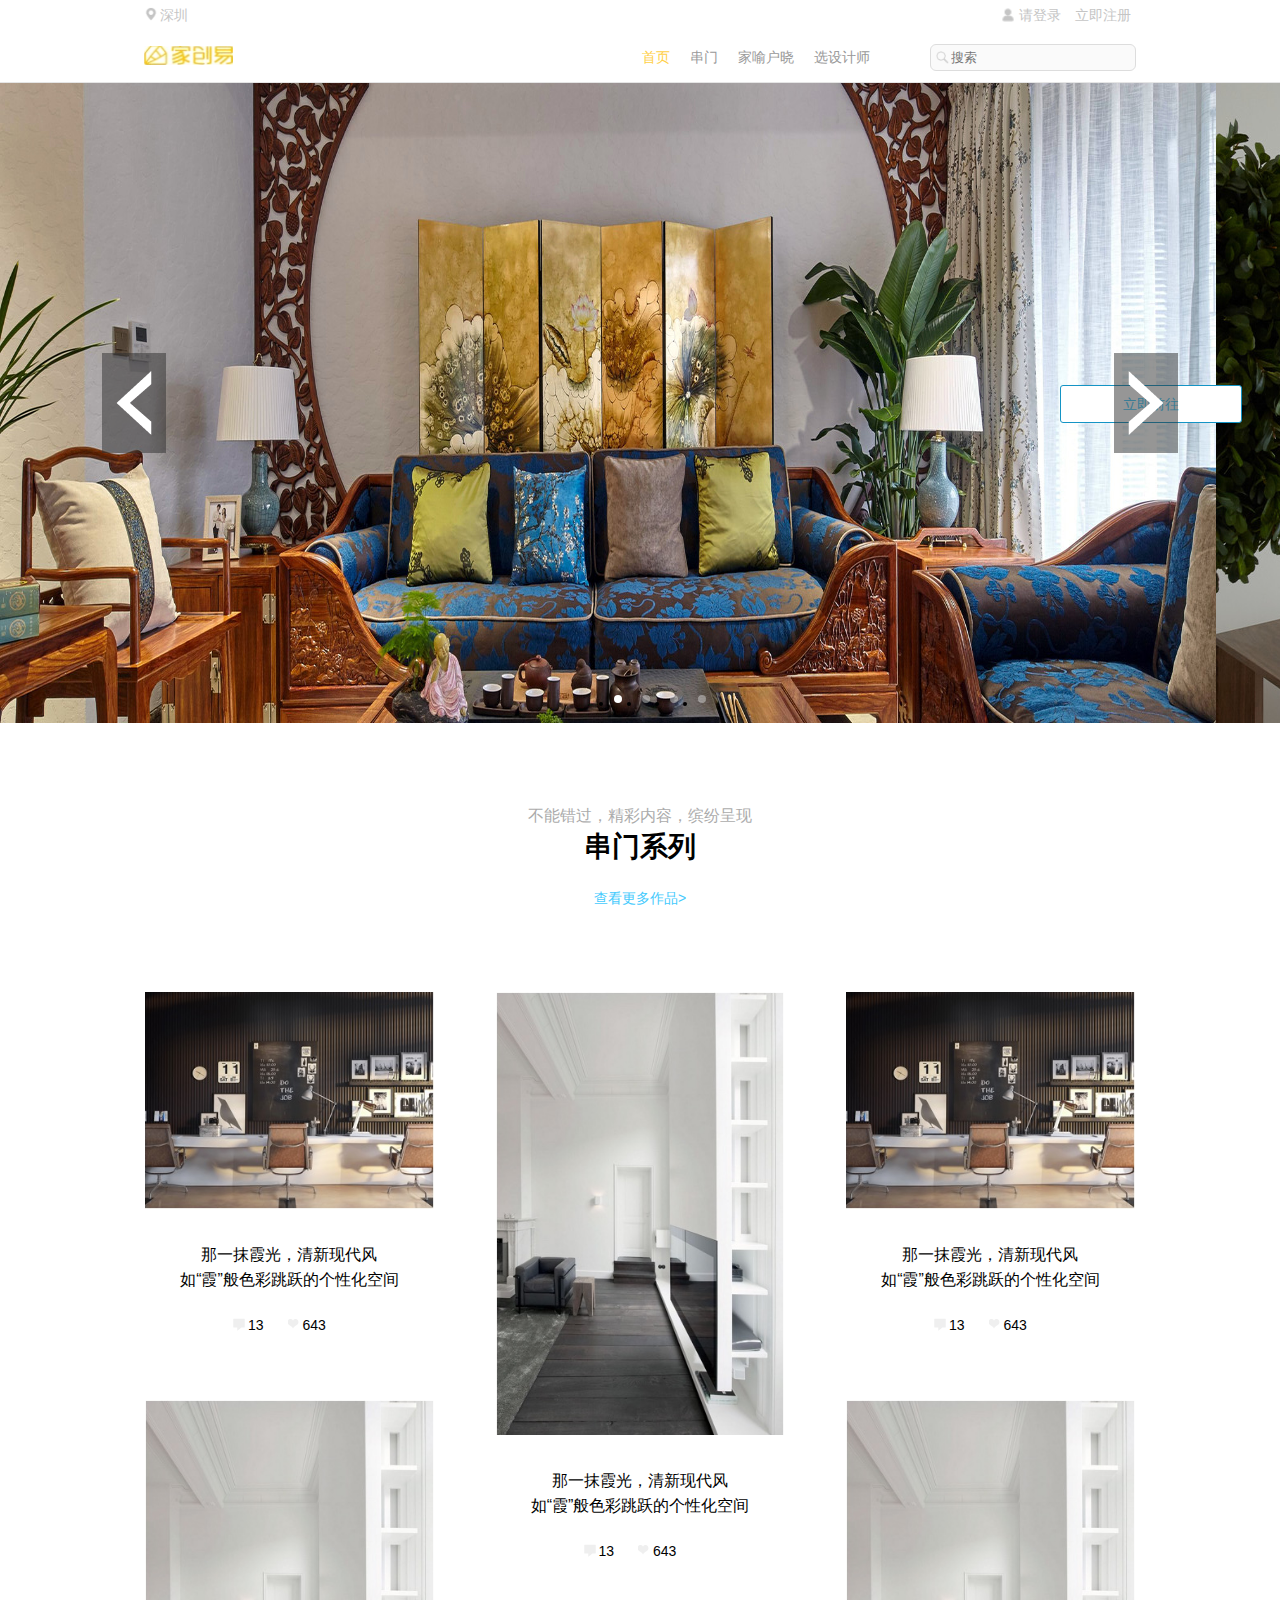
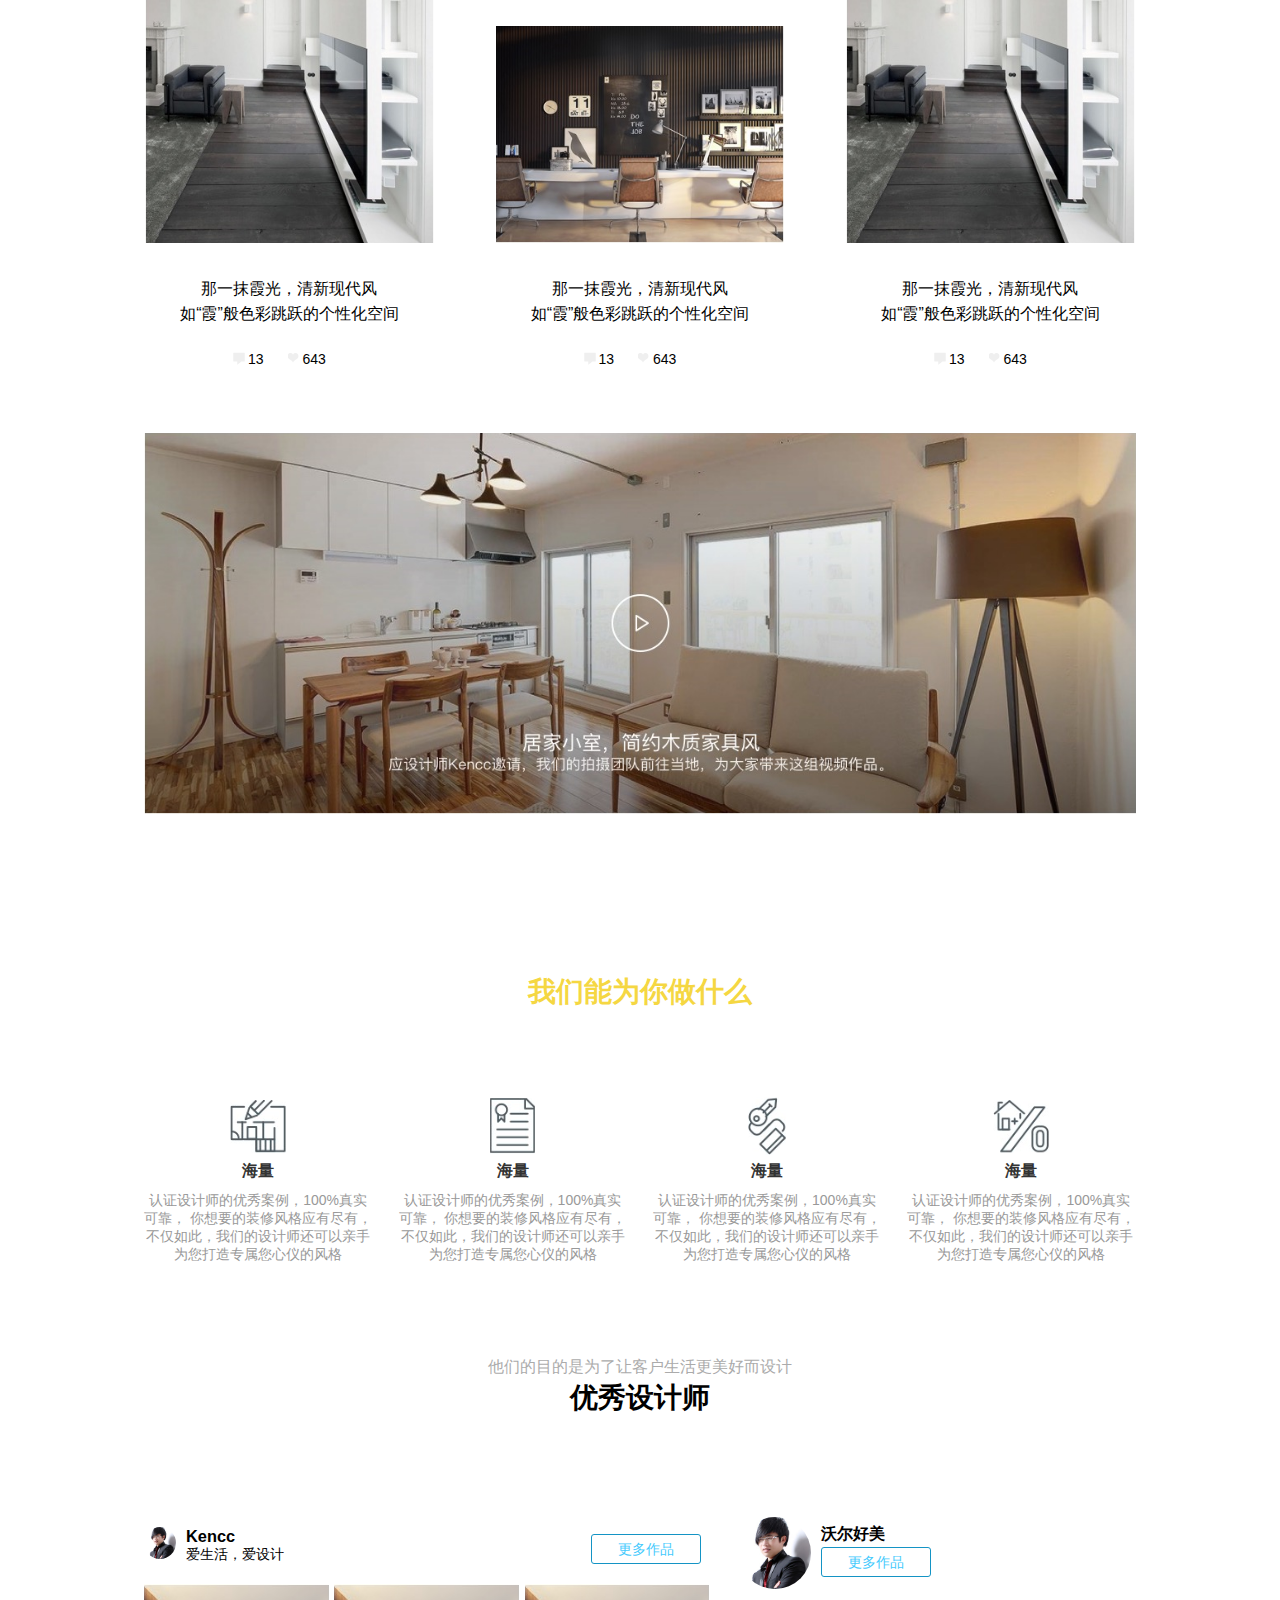
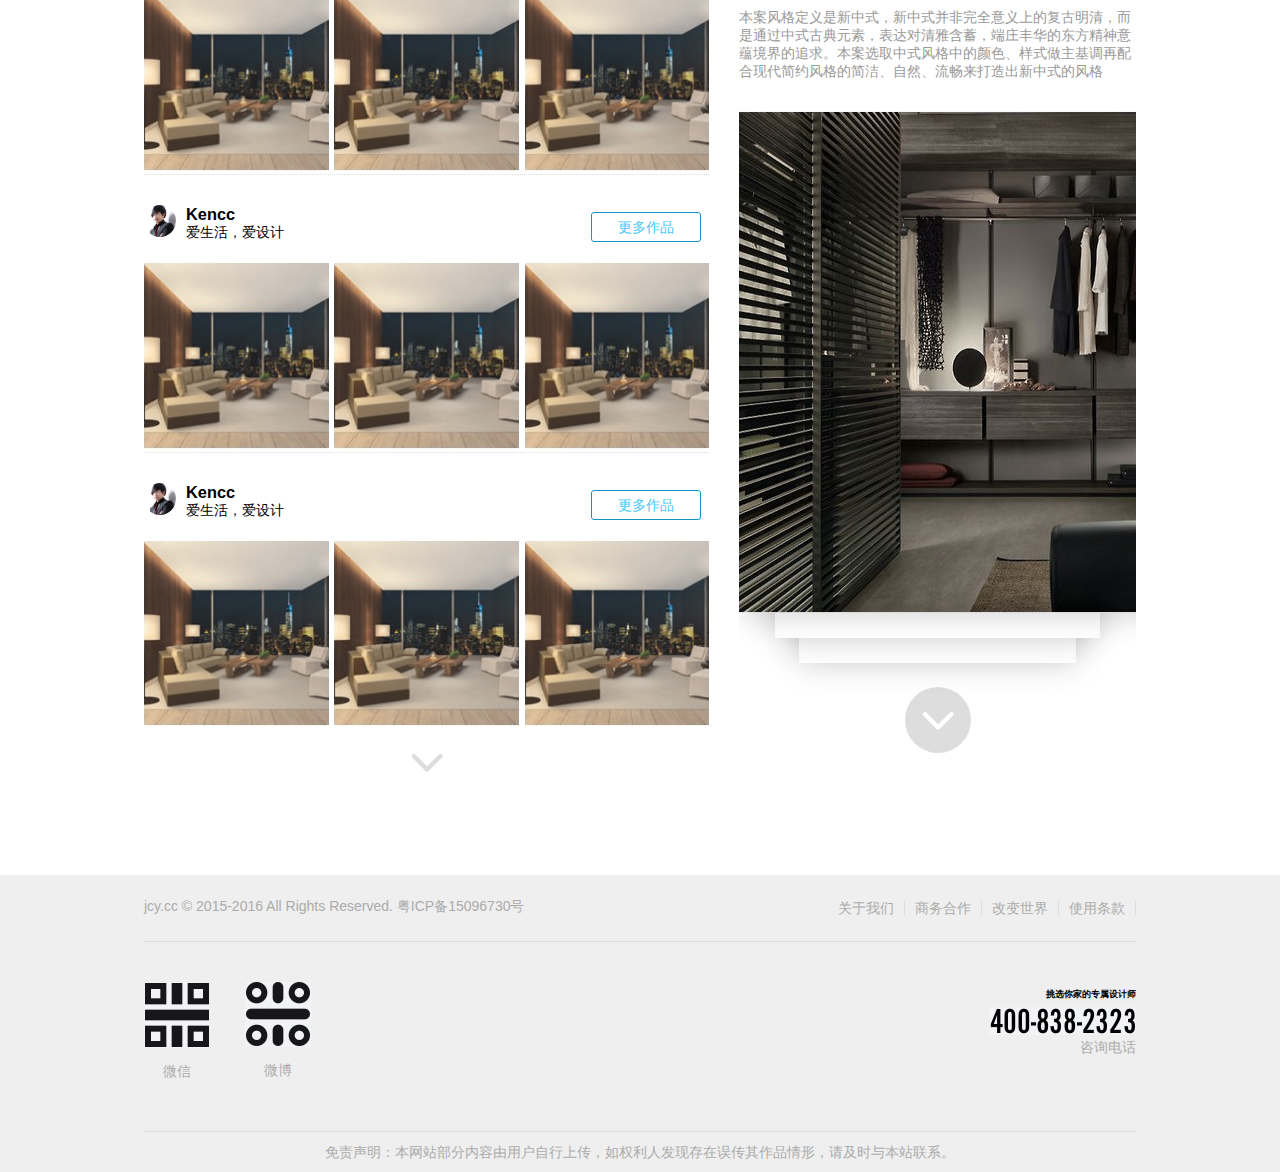
==== index.html @ 146aee94 "[dengpeng]: init project" ====
<!DOCTYPE html>
<html>
<head>
  <meta charset="utf-8">
	<title>首页1</title>
  <link rel="stylesheet" type="text/css" href="./css/global.css">
	<link rel="stylesheet" type="text/css" href="./css/index.css">
  <script type="text/javascript" src="./js/lib/jquery/dist/jquery.min.js"></script>
</head>
<body>
<!-- header开始 -->
  	<div class="header">
  	  <!-- loginbar开始 -->
  		<div class="topbar clearfix">
  			<div class="topbar-location">
  				<dt><i class="iconfont"></i>深圳</dt>
  				<dd>
  					<ul>
  						<li> <a href=""> 上海 </a> </li>
  						<li> <a href=""> 深圳 </a> </li>
  						<li> <a href=""> 上海 </a> </li>
  						<li> <a href=""> 天津 </a> </li>
  						<li> <a href=""> 上海 </a> </li>
  						<li> <a href=""> 上海 </a> </li>
  						<li> <a href=""> 上海 </a> </li>
  						<li> <a href=""> 上海 </a> </li>
  						<li> <a href=""> 北京 </a> </li>
  						<li> <a href=""> 上海 </a> </li>
  						<li> <a href=""> 上海 </a> </li>
  						<li> <a href=""> 北京 </a> </li>
  						<li> <a href=""> 上海 </a> </li>
  						<li> <a href=""> 上海 </a> </li>
  						<li> <a href=""> 上海 </a> </li>
  						<li> <a href=""> 上海 </a> </li>
  						<li> <a href=""> 北京 </a> </li>
  						<li> <a href=""> 上海 </a> </li>
  					</ul>
  				</dd>
  			</div>
  			<div class="topbar-login">
  				<a href=""><i class="iconfont"> </i>请登录</a>
  				<a href="">立即注册</a>
  			</div>
  		</div>
      <!-- loginbar结束 -->

      <!-- navbar开始 -->
  		<div class="navbar">
  			<div class="logo">
  				<a href="#">
           <img src="./images/logo.png">
          </a>
  			</div>

  			<div class="nav">
  				<ul class='clearfix'>
  					<li> <a class="active" href=""> 首页 </a> </li>
  					<li> <a href=""> 串门 </a> </li>
  					<li> <a href=""> 家喻户晓 </a> </li>
  					<li> <a href=""> 选设计师 </a> </li>
  				</ul>
  			</div>

  			<div class="search">
  				<input type="text" name="search" placeholder="搜索">
  			</div>
  		</div>
  	  <!-- navbar结束 -->
  	</div>
<!-- header结束 -->

<!-- carousel开始 -->
	<div class="carousel clearfix">
	  	<div class="carousel-box">
	  		<ul class='clearfix'>
	  			<!-- <li>
	  				<a href=""><img src="./images/carousel-img0.jpg" alt="" /></a>
	  			</li>
	  			<li>
	  				<a href=""><img src="./images/carousel-img0.jpg" alt="" /></a>
	  			</li>
          <li>
	  				<a href=""><img src="./images/carousel-img0.jpg" alt="" /></a>
	  			</li>
          <li>
	  				<a href=""><img src="./images/carousel-img0.jpg" alt="" /></a>
	  			</li> -->
	  		</ul>
	  	</div>
	  	<div class="turn-arrow">
	  		<a href="#"></a>
	  		<a href="#"></a>
	  	</div>
	  	<div class="slider-page-control">
	  		<ul>
	  			<li class="selected"></li>
	  			<li></li>
	  			<li></li>
	  			<li></li>
	  		</ul>
	  	</div>
	  	<span class="msg go"><a href="">立即前往</a></span>
  	</div>
<!-- carousel结束 -->

<!-- main开始 -->
  	<div class="main">
      <!-- recommend开始 -->
  		<div class="class-title">
  			<p>不能错过，精彩内容，缤纷呈现</p>
  			<h1>串门系列</h1>
  			<a href="#">查看更多作品></a>
  		</div>

  		<div class="recommend-container clearfix">
  			<div class="recommend">
  				<div class="recommend-content">
  					<a href="#">
              <img src="./images/img0.png">
            </a>
  					<p>那一抹霞光，清新现代风</p>
  					<p>如“霞”般色彩跳跃的个性化空间</p>
  					<div class="favor">
  						<span class="favor-left">13</span>
  						<span class="favor-right">643</span>
  					</div>
  				</div>
  				<div class="recommend-content">
  					<a href="#">
              <img src="./images/img1.png">
            </a>
  					<p>那一抹霞光，清新现代风</p>
  					<p>如“霞”般色彩跳跃的个性化空间</p>
  					<div class="favor">
  						<span class="favor-left">13</span>
  						<span class="favor-right">643</span>
  					</div>
  				</div>
  			</div>
  			<div class="recommend">
  				<div class="recommend-content">
  					<a href="#">
              <img src="./images/img1.png">
            </a>
  					<p>那一抹霞光，清新现代风</p>
  					<p>如“霞”般色彩跳跃的个性化空间</p>
  					<div class="favor">
  						<span class="favor-left">13</span>
  						<span class="favor-right">643</span>
  					</div>
  				</div>
  				<div class="recommend-content">
  					<a href="#">
              <img src="./images/img0.png">
            </a>
  					<p>那一抹霞光，清新现代风</p>
  					<p>如“霞”般色彩跳跃的个性化空间</p>
  					<div class="favor">
  						<span class="favor-left">13</span>
  						<span class="favor-right">643</span>
  					</div>
  				</div>
  			</div>
  			<div class="recommend">
  				<div class="recommend-content">
  					<a href="#">
              <img src="./images/img0.png">
            </a>
  					<p>那一抹霞光，清新现代风</p>
  					<p>如“霞”般色彩跳跃的个性化空间</p>
  					<div class="favor">
  						<span class="favor-left">13</span>
  						<span class="favor-right">643</span>
  					</div>
  				</div>
  				<div class="recommend-content">
  					<a href="#">
              <img src="./images/img1.png">
            </a>
  					<p>那一抹霞光，清新现代风</p>
  					<p>如“霞”般色彩跳跃的个性化空间</p>
  					<div class="favor">
  						<span class="favor-left">13</span>
  						<span class="favor-right">643</span>
  					</div>
  				</div>
  			</div>
  		</div>
  	 <!-- recommend结束 -->

  	<!-- video开始 -->
  		<div class="video">
 				 <img src="./images/video.png">
  		</div>
  	<!-- video结束 -->

  	<!-- service开始 -->
  		<div class="service clearfix">
            <ul>
	  			<h1>我们能为你做什么</h1>
	  			<li>
	  				<i class="service1"></i>
	  				<h3>海量</h3>
	  				<p>认证设计师的优秀案例，100%真实可靠，
	  				你想要的装修风格应有尽有，不仅如此，我们的设计师还可以亲手为您打造专属您心仪的风格</p>
	  			</li>
	  			<li>
	  				<i class="service2"></i>
	  				<h3>海量</h3>
	  				<p>认证设计师的优秀案例，100%真实可靠，
	  				你想要的装修风格应有尽有，不仅如此，我们的设计师还可以亲手为您打造专属您心仪的风格</p>
	  			</li>
	  			<li>
	  				<i class="service3"></i>
	  				<h3>海量</h3>
	  				<p>认证设计师的优秀案例，100%真实可靠，
	  				你想要的装修风格应有尽有，不仅如此，我们的设计师还可以亲手为您打造专属您心仪的风格</p>
	  			</li>
	  			<li>
	  				<i class="service4"></i>
	  				<h3>海量</h3>
	  				<p>认证设计师的优秀案例，100%真实可靠，
	  				你想要的装修风格应有尽有，不仅如此，我们的设计师还可以亲手为您打造专属您心仪的风格</p>
	  			</li>
	  		</ul>
  		</div>
  	<!-- service结束 -->

  	<!-- designer开始 -->
  	    <div class="designer">
  	    	<div class="class-title">
  	    		<p>他们的目的是为了让客户生活更美好而设计</p>
  	    		<h1>优秀设计师</h1>
  	    	</div>
  	    	<div class="designer-msg clearfix">
  	    	   <!-- ds-msg-left开始 -->
  	    		<div class="ds-msg-left">
  	    				<div class="ds-list clearfix">
  	    					<div class="ds-pieces clearfix">
  	    							<div class="ds-img"> <img src="./images/ds-img.jpg"> </div>
  	    							<div class="ds-name">
  	    								<h3>Kencc</h3>
  	    								<p>爱生活，爱设计</p>
  	    							</div>
  	    						<span class="msg more-pieces"> <a href="">更多作品</a> </span>
  	    					</div>
  	    					<ul>
  	    						<li>
  	    							<a href=""> <img src="./images/works-img0.png"></a>
  	    						</li>
  	    						<li>
  	    							<a href=""> <img src="./images/works-img0.png"></a>
  	    						</li>
  	    						<li>
  	    							<a href=""> <img src="./images/works-img0.png"></a>
  	    						</li>
  	    					</ul>
  	    				</div>
  	    				<div class="ds-list clearfix">
  	    					<div class="ds-pieces clearfix">
  	    							<div class="ds-img"> <img src="./images/ds-img.jpg"> </div>
  	    							<div class="ds-name">
  	    								<h3>Kencc</h3>
  	    								<p>爱生活，爱设计</p>
  	    							</div>
  	    						<span class="msg more-pieces"> <a href="">更多作品</a> </span>
  	    					</div>
  	    					<ul>
  	    						<li>
  	    							<a href=""> <img src="./images/works-img0.png"></a>
  	    						</li>
  	    						<li>
  	    							<a href=""> <img src="./images/works-img0.png"></a>
  	    						</li>
  	    						<li>
  	    							<a href=""> <img src="./images/works-img0.png"></a>
  	    						</li>
  	    					</ul>
  	    				</div>
  	    				<div class="ds-list ds-list-last clearfix">
  	    					<div class="ds-pieces clearfix">
  	    							<div class="ds-img"> <img src="./images/ds-img.jpg"> </div>
  	    							<div class="ds-name">
  	    								<h3>Kencc</h3>
  	    								<p>爱生活，爱设计</p>
  	    							</div>
  	    						<span class="msg more-pieces"> <a href="">更多作品</a> </span>
  	    					</div>
  	    					<ul>
  	    						<li>
  	    							<a href=""> <img src="./images/works-img0.png"></a>
  	    						</li>
  	    						<li>
  	    							<a href=""> <img src="./images/works-img0.png"></a>
  	    						</li>
  	    						<li>
  	    							<a href=""> <img src="./images/works-img0.png"></a>
  	    						</li>
  	    					</ul>
  	    				</div>
  	    				<div class="ds-pieces-scroll"><a href=""></a></div>
  	    		</div>
  	    	   <!-- ds-msg-left结束 -->

  	    	   <!-- ds-msg-right开始 -->
  	    		<div class="ds-msg-right">
  	    			<div class="ds-pieces clearfix">
  	    					<div class="ds-img"> <img src="./images/ds-img.jpg"> </div>
  	    					<div class="ds-name">
  	    						<h3>沃尔好美</h3>
  	    						<span class="msg more-pieces"> <a href="">更多作品</a> </span>
  	    					</div>
  	    			</div>
  	    			<p>本案风格定义是新中式，新中式并非完全意义上的复古明清，而是通过中式古典元素，表达对清雅含蓄，端庄丰华的东方精神意蕴境界的追求。本案选取中式风格中的颜色、样式做主基调再配合现代简约风格的简洁、自然、流畅来打造出新中式的风格</p>
  	    			<div class="ds-carousel">
  	    				<ul>
  	    					<li class="ds-carousel1"> <a href=""> <img src="./images/right-pieces0.png"> </a> </li>
  	    					<li class="ds-carousel2"> <a href=""> </a> </li>
  	    					<li class="ds-carousel3"> <a href=""> </a> </li>
  	    				</ul>
  	    				<div class="ds-carousel-scroll"> <a href=""></a> </div>
  	    			</div>

  	    		</div>
  	    	   <!-- ds-msg-right结束 -->

  	    	</div>
  	    </div>
  	<!-- designer结束 -->
  	</div>
<!-- main结束 -->

	<div class="footer clearfix">
	 	<div class="footer-nav clearfix">
	  		<p>jcy.cc © 2015-2016 All Rights Reserved. 粤ICP备15096730号</p>
	  		<ul>
	  			<li> <a href=""> 关于我们 </a> </li>
	  			<li> <a href=""> 商务合作 </a> </li>
	  			<li> <a href=""> 改变世界 </a> </li>
	  			<li> <a href=""> 使用条款 </a> </li>
	  		</ul>
	 	</div>

	 	<div class="message clearfix">
	  		<div class="wechat">
	  			<img src="./images/wechat.png">
	  			<p>微信</p>
	  		</div>
	  		<div class="weibo">
				<img src="./images/weibo.png">
	  			<p>微博</p>
	  		</div>
	  		<div class="phone-msg">
	  			<h6>挑选你家的专属设计师</h6>
	  			<h1><img src="./images/pohone.png"></h1>
	  			<p>咨询电话</p>
	  		</div>
	    </div>
	    <p>免责声明：本网站部分内容由用户自行上传，如权利人发现存在误传其作品情形，请及时与本站联系。</p>
	</div>
</body>
<script type="text/javascript" src="./js/index.js"></script>
</html>
---- css/global.css ----
*{
	margin: 0px;
	padding: 0px;
}
body{
	font-size:14px;
	font-family: Arial,"Lucida Grande","Microsoft Yahei","Hiragino Sans GB","Hiragino Sans GB W3",SimSun,STHeiti;
}
a{
	text-decoration: none;
}
.clearfix::before, .clearfix::after{
	content: "";
	display: table;
}
.clearfix::after{
	clear: both;
	overflow: hidden;
}

.msg{
	display: inline-block;
	float:right;
	text-align: center;
	border-radius:3px;
	-webkit-border-radius:3px;
	   -moz-border-radius:3px;
        -ms-border-radius:3px;
         -o-border-radius:3px;
	border: 1px solid #1494c5;
}
.msg a{
	display: block;
	color:#44cafd;
}
---- css/index.css ----
*{
	margin: 0px;
	padding: 0px;
}
@media (min-width: 768px){.topbar,.navbar,.main,.footer-nav,.message,.video{
	width: 768px;
	margin: 0 auto;
}
.ds-carousel ul,.ds-carousel1{
    height: 356px;
}
}
@media (min-width: 992px){ .topbar,.navbar,.main,.footer-nav,.message,.video{
	width: 992px;
	margin: 0 auto;
}
.ds-carousel ul,.ds-carousel1{
    height: 502px;
}
}
@media (min-width: 1200){ .topbar,.navbar,.main,.footer-nav,.message,.video{
	width: 1200px;
	margin: 0 auto;
}
.ds-carousel ul,.ds-carousel1{
    height: 599px;
}
 }

/*.topbar,.navbar,.main,.footer-nav,.message{
	width: 1185px;
	margin: 0 auto;
}*/
.header{
	padding: 0 20px;
	border-bottom: 1px solid #e5e5e5;
}
.topbar{
	line-height:30px;
}
.topbar-location{
	float:left;
}
.topbar-location dt{
	display: inline-block;
	position: relative;
	line-height: 30px;
	color: #c5c5c5;
	cursor: pointer
}
.topbar-location dd{
	display: none;
	position: absolute;
	width: 28%;
	padding: 10px;
	border: 1px solid #ddd;
	z-index: 1999;
	background: #fff;
}
.topbar-location dt i{
	float: left;
	width: 16px;
	height:25px;
	display: block;
	 margin-top: 7px;
	background: url(../images/add0.png) no-repeat ;
	background-size: 14px;
}
.topbar-location dt:hover~dd{
	display: block;
}
.topbar-location dd li{
	list-style: none;
	float: left;
}
.topbar-location dd li a{
	display: block;
	padding: 5px 10px;
}
.topbar-login{
	float:right;
}

.topbar-login a{
	line-height: 30px;
	color: #c5c5c5;
	display: inline-block;
    padding: 0px 5px;
}
.topbar-login a i{
    float: left;
    width: 20px;
    height: 25px;
    display: block;
    margin-top: 6px;
    background: url(../images/personal0.png) no-repeat;
    background-size: 18px;
}
/*loginbar 结束*/

/*navbar开始*/
.navbar{
	display: flex;
	height: 50px;
	 line-height: 50px;
	align-items: center;
}
.logo{
    float: left;
    width: 9%;
}
.logo img{
	margin: 17px 0px 0px 0px;
    width: 100%;
}
.nav{
	flex: 1;
	padding-right: 50px;
}
.nav ul {
	float: right;
}
.nav ul li{
	list-style: none;
	float: left;
}
.nav ul li a{
	display:block;
	padding: 5px 10px;
	color: #999;
}
.nav ul li a.active{
	color: 	#FFCF46;
}
.nav ul li a:hover{
	color: 	#FFCF46;
}

.search input{
    border-radius: 6px;
		outline: none;
    border: 1px solid #ddd;
    color: #c5c5c5;
    padding: 5px 10px 5px 20px;
    background: url(../images/search.png) no-repeat 5px  6px #Fafafa;
		display: inline-block;
		width: 174px;
    background-size: 13px;
}
/*navbar结束*/

/**carousel start**/
.carousel{
    height: 640px;
    overflow: hidden;
    position: relative;
}
.carousel a{
    display: block;
}

.carousel-box{
    position: relative;
    height: 640px;
		margin: 0 auto;
    overflow: hidden;
}

.carousel-box ul {
	position: relative;
}
.carousel-box ul li{
  list-style: none;
	float: left;
	width: 1216px;
}
.carousel-box ul li a img{
	width: 100%;
	height: 640px;
}
.turn-arrow{
  opacity: 0px;
  min-width: 1440px;
}
.turn-arrow a{
	display: flex;
	align-items: center;
	height: 100px;
	position: absolute;
	top:50%;
  margin-top: -50px;
  background: rgba(0,0,0,.2);
	z-index: 1;
}

.turn-arrow a:first-child{
	left: 8%;
}
.turn-arrow a:last-child{
	right: 8%;
	-webkit-transform: rotate(180deg);
	-webkit-transform-origin: 50% 50%;
}
.turn-arrow a{
		background: url('./../images/turn-left.png') no-repeat 50% 50%;
		height: 100px;
		width: 64px;
		background-color: rgba(45, 45, 45, 0.5);
}

.carousel:hover .turn-ico{
	opacity: 1;
	transition:opacity 1s;
	-webkit-transition:opacity 1s;
	   -moz-transition:opacity 1s;
	   	-ms-transition:opacity 1s;
	   	 -o-transition:opacity 1s;
}
.carousel:hover .turn-left,.turn-right{
	z-index: 1999;
}
.slider-page-control{
  position: absolute;
  bottom: 20px;
  left: 50%;
  margin-left: -36px;
}
.slider-page-control ul li{
    float: left;
    width: 8px;
    height: 8px;
    background:rgba(209, 209, 209, 0.5);
    border-radius: 50%;
    margin: 0px 10px;
    cursor: pointer;
}
.slider-page-control ul li:hover{
	background: #fff;
}
.slider-page-control ul li.selected{
	background: #fff;
}

.go{
    line-height: 36px;
    background: #fff;
    margin-top: -18px;
    position: absolute;
    right: 3%;
    top: 50%;
    margin-left: -182px;
}
.go a{
	width: 180px;
    height: 36px;
}
/*carousel结束*/

/*main开始*/
.class-title{
	text-align: center;
	margin: 80px 0px;
}
.class-title p{
	line-height: 25px;
	color: #ababab;
	font-size: 16px;
}
.class-title h1{
	margin-bottom:20px;
}
.class-title a{
	color: #44cafd;
	line-height: 25px;
}

/*recommend-content开始*/
.recommend-container{
	/*min-width: 1250px;*/
  	margin: 0 auto;
  	display: flex;
}

.recommend{
    flex: 1;
    width: 33%;
    padding-right: 6%;
    box-sizing: border-box;
}
.recommend:nth-child(3n) {
	padding-right: 0;
}

.recommend-content{
    margin-bottom: 40px;
    border: 1px solid #fff;
    text-align: center;
}
.recommend-content:hover{
	border:1px solid #e5e5e5;
}
.recommend-content img{
	margin-bottom:30px;
	width: 100%;
}
.recommend-content p{
	font-size:16px;
	line-height: 25px;
}
.favor{
	margin: 25px 0px;
}
.favor span{
	display: inline-block;
	padding-left: 15px;
    margin-right: 20px;
}
.favor-left{
	background: url(../images/Collection0.png) no-repeat -2px 0px;
}
.favor-right{
	background: url(../images/comment0.png) no-repeat -3px -2px;
}
.favor-left:hover{
	background: url(../images/Collection1.png) no-repeat -2px 0px;
}
.favor-right:hover {
	background: url(../images/comment1.png) no-repeat -2px 0px;
}
/*recommend-content结束*/

/*video开始*/
.video{
	height: 460px;
	margin: 0px auto;
	overflow: hidden;
}
.video img{
	width: 100%;
}
/*video结束*/

/*service开始*/

.service h1{
	margin: 80px 0px;
	text-align: center;
	color: #f5d742;
}
.service ul li{
    list-style: none;
    float: left;
    width: 23%;
    text-align: center;
    margin-right: 2.65%;
    box-sizing: border-box;

}
.service ul li:last-child{
    margin-right: 0px;
}
.service ul li i{
	display: block;
    width: 66px;
    height: 60px;
    margin: 5px auto;
}
.service ul li h3{
	font-size: 16px;
	color: #333;
}
.service ul li p{
    margin: 10px 0px;
    color: #999;
}
.service1{
	background: url(../images/anli.png) no-repeat 50% 50%;
}
.service2{
	background: url(../images/renzheng.png) no-repeat 50% 50%;
}
.service3{
	background: url(../images/fuwu.png) no-repeat 50% 50%;
}
.service4{
	background: url(../images/feiyong.png) no-repeat 50% 50%;
}
/*service结束*/

/*designer开始*/
.designer-title{
	text-align: center;
}
.designer-msg{
	display: flex;
}
.ds-msg-left{
	box-sizing: border-box;
    width:57%;
    padding-right: 3%;
    flex: 1;

}
.ds-list{
	margin: 10px 0px;
	border-bottom:1px  dotted  #ddd;
}
.ds-list-last{
	border: none;
}
.ds-list ul{
	display: flex;
}
.ds-list ul li{
    flex: 1;
    list-style: none;
    text-align: center;
    width: 33.33%;
    padding-right: 1%;
}
.ds-list ul li:last-child{
	padding-right: 0px;
}
.ds-list ul li img{
	width: 100%;
}
.ds-pieces{
	margin: 20px auto;
	position: relative;
}
.ds-img{
	width: 32px;
	height: 32px;
	float: left;
    border-radius: 50%;
    overflow: hidden;
}
.ds-img img{
	width: 32px;
}
.ds-name{
	float: left;
	margin-left: 10px;
}
.more-pieces{
	width: 108px;
	height: 28px;
	line-height: 28px;
	position: absolute;
    right: 8px;
    bottom: 0px;

}
.ds-pieces-scroll{
	width: 60px;
	height: 30px;
	background: url(../images/bottom-scroll.png) no-repeat 50% 50%;
    margin: 18px auto;
}
.ds-pieces-scroll a{
	display: block;
	width: 60px;
	height: 30px;
}

/*ds-msg-right开始*/
.ds-msg-right{
    width: 40%;
    box-sizing: border-box;
}

.ds-msg-right .more-pieces{
    left: 82px;
    top: 30px;
}
.ds-msg-right h3{
	    line-height: 32px;
}
.ds-msg-right .ds-img {
	width: 72px;
	height: 72px;
}
.ds-msg-right .ds-img img{
	width: 72px;
}
.ds-msg-right p{
	color: #999;
}
.ds-carousel{
	margin-top:30px;
	overflow: hidden;
}
.ds-carousel ul{
    position: relative;
}
.ds-carousel ul li{
	list-style: none;
	position: absolute;
	text-align: center;
	overflow: hidden;
	background: #fff;
	box-shadow: 0 0 30px rgba(0,0,0,.2);
}
.ds-carousel ul li a{
	display: block;
}

.ds-carousel1{
    z-index: 999;
    top: 0px;
    left: 0px;
/*    width: 100%;
    height: 100%;*/
}
.ds-carousel2{
    z-index: 998;
    top:37%;
    left: 9%;
    width: 82%;
    height: 68%;
}
.ds-carousel2 a img{
	width: 100%;
	height: 100%;
}
.ds-carousel3{
    z-index: 997;
    top: 52%;
    left: 15%;
    width: 70%;
    height: 58%;
}
.ds-carousel3 a img{
	width: 100%;
	height: 100%;
}
.ds-carousel-scroll{
    width: 66px;
    height: 66px;
    border-radius: 50%;
    background: #ddd;
    margin: 0px auto;
    text-align: center;
    margin-top: 74px;
    overflow: hidden;
}
.ds-carousel-scroll a{
	display: block;
	width: 66px;
    height: 66px;
	background: url(../images/bottom-scroll0.png) no-repeat 50% 50%;
}
/*designer结束*/

/*main结束*/

/*footer开始*/
.footer{
    margin-top:80px;
	background: #efefef;
	text-align: center;
	padding: 0 20px;
}
.footer p{
    color: #ababab;
    line-height: 40px;
}
.footer-nav{
	padding: 25px 0px;
    border-bottom: 1px solid #ddd;
}
.footer-nav p{
	float: left;
}
.footer-nav ul{
	float: right;
}
.footer-nav ul li{
    list-style: none;
    float: left;
    border-right: 1px solid #ddd;
}
.footer-nav ul li a{
	display: inline-block;
	padding: 2px 10px;
}
.footer-nav p,.footer-nav ul li{
	line-height: 12px;
}
.footer-nav ul li a{
		color: #ababab;
}

/*message开始*/
.message{
	padding: 40px 0px;
	border-bottom: 1px solid #ddd;
}
.wechat,.weibo{
	float: left;
	text-align: center;
	margin-right: 36px;
}
.phone-msg{
	float: right;
	text-align: right;
}
.phone-msg p{
    line-height: 10px;
}
.phone-msg h6{
	line-height: 25px;
}

/*message结束*/

/*footer结束*/
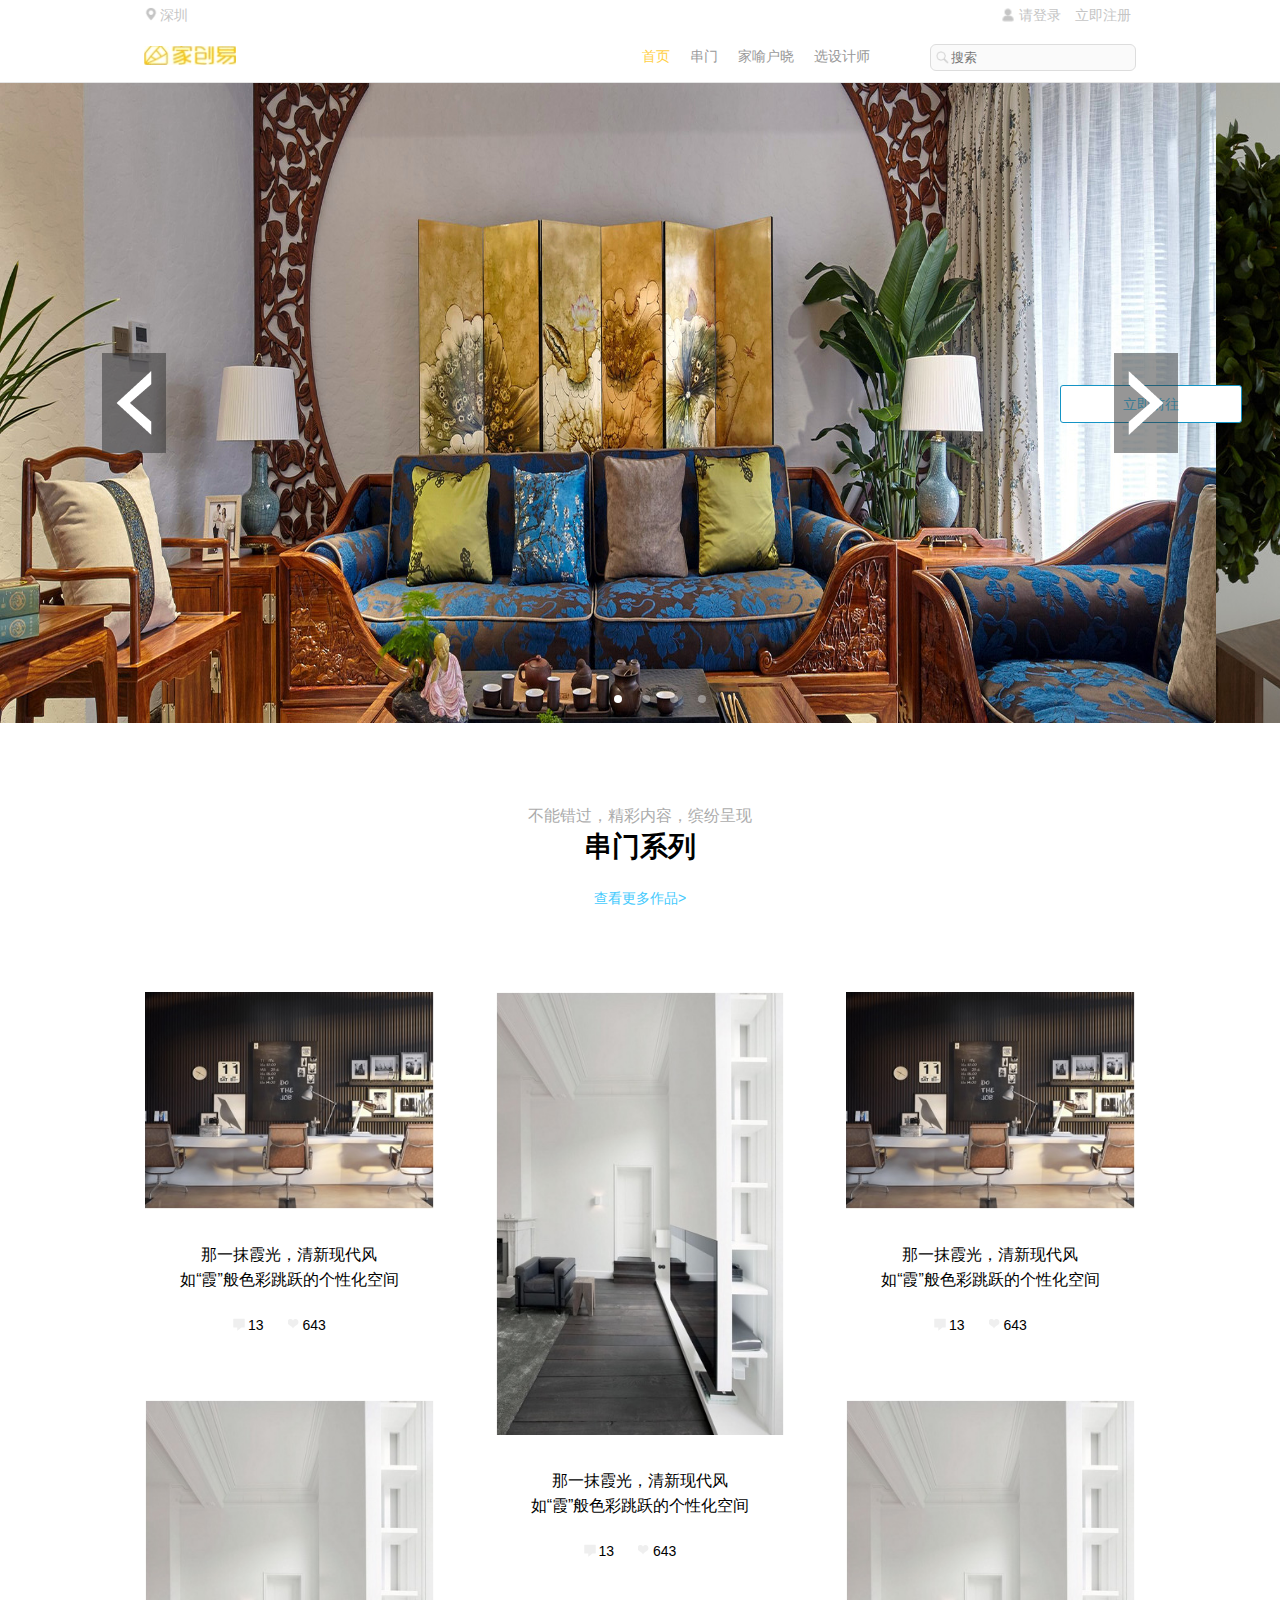
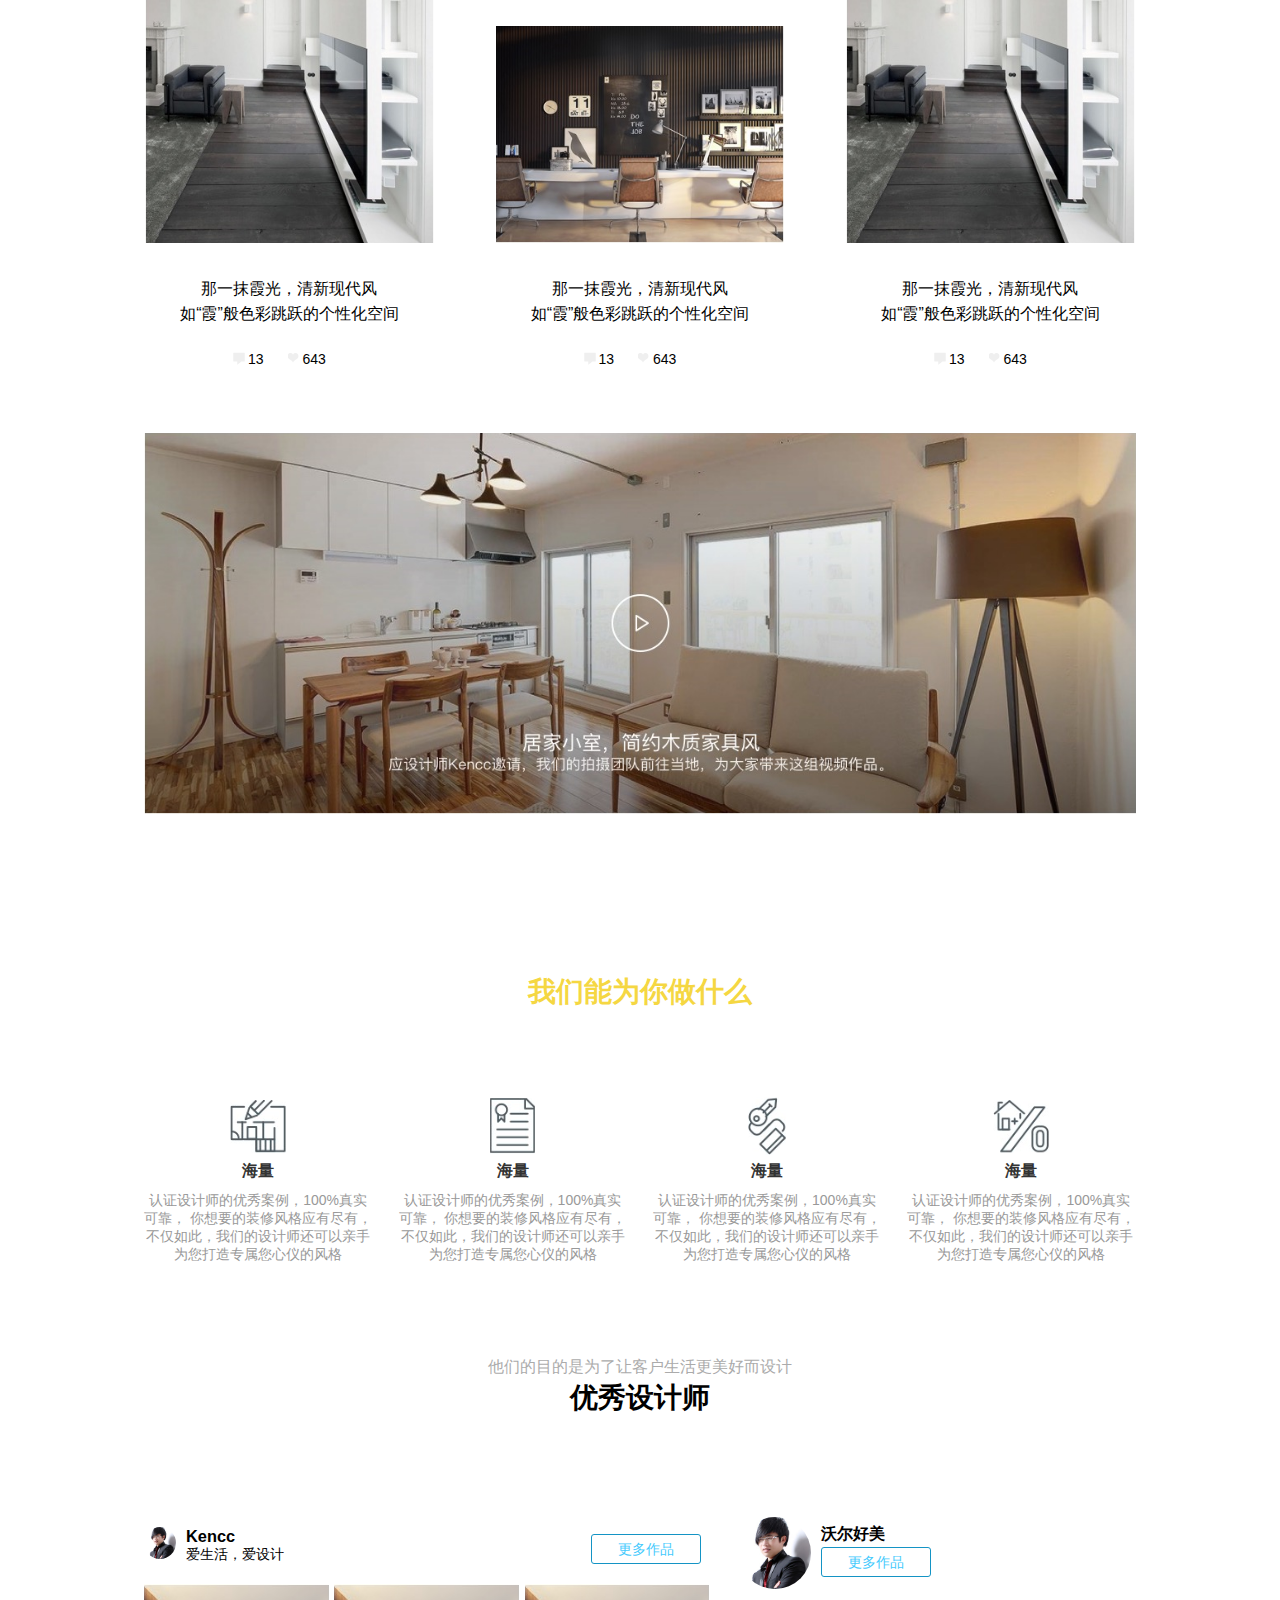
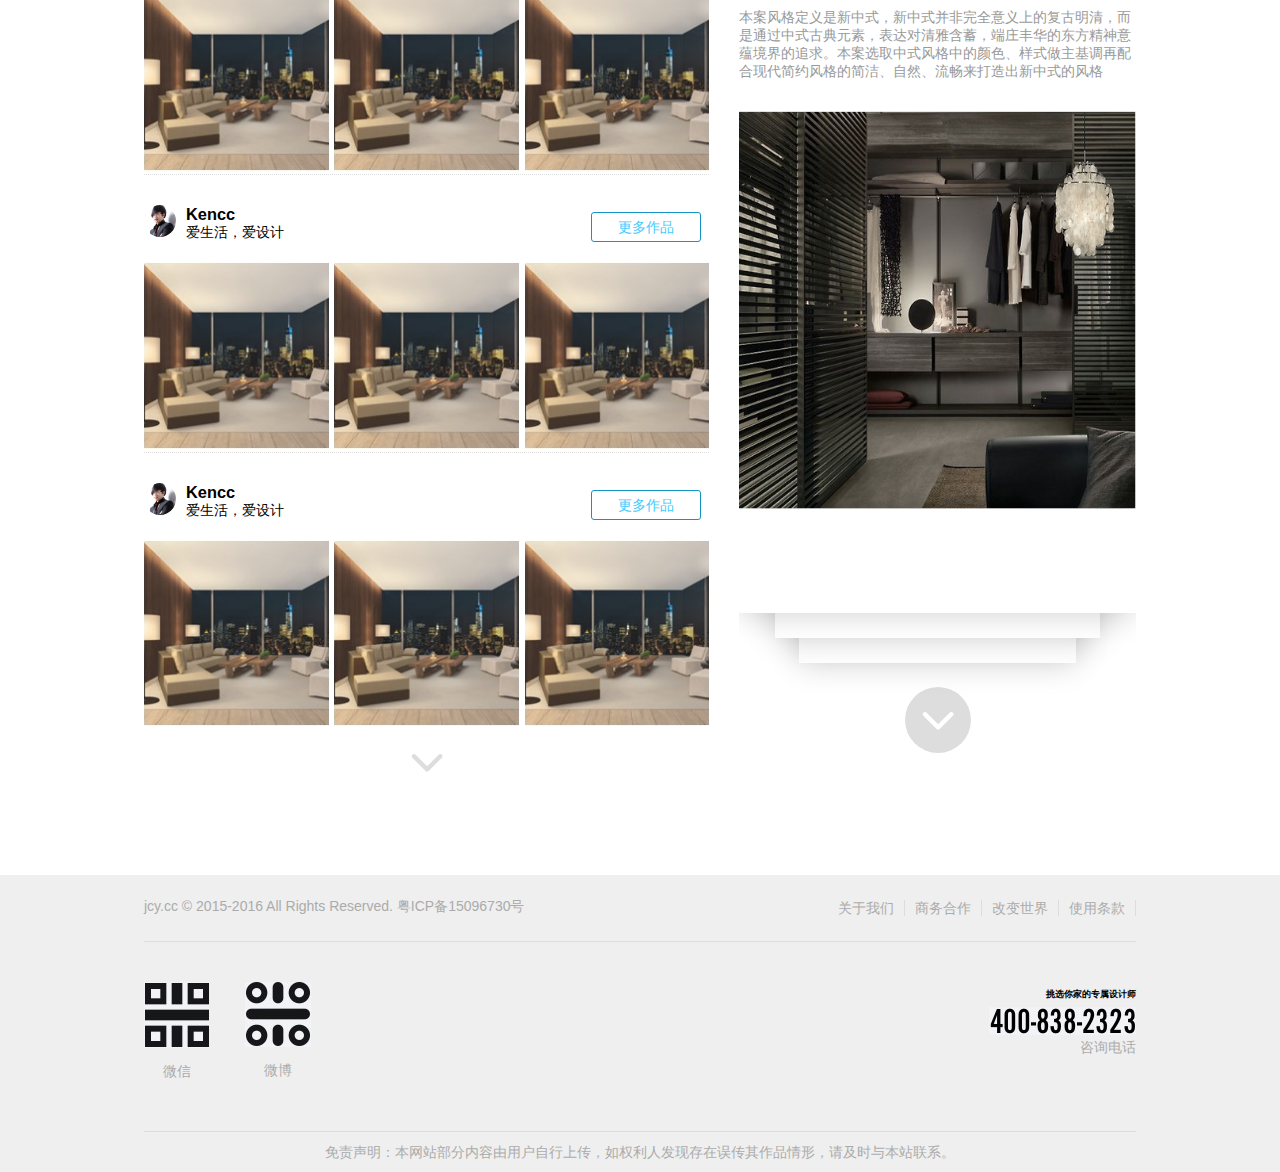
==== commit 957d3748: "[dengpeng]: change pix to rem" ====
--- a/index.html
+++ b/index.html
@@ -1,16 +1,14 @@
 <!DOCTYPE html>
 <html>
-<head>
-  <meta charset="utf-8">
-	<title>首页1</title>
-  <link rel="stylesheet" type="text/css" href="./css/global.css">
-	<link rel="stylesheet" type="text/css" href="./css/index.css">
-  <script type="text/javascript" src="./js/lib/jquery/dist/jquery.min.js"></script>
-</head>
-<body>
-<!-- header开始 -->
+  <head>
+    <meta charset="utf-8">
+    <title>首页1</title>
+    <link rel="stylesheet" type="text/css" href="./css/global.css">
+    <link rel="stylesheet" type="text/css" href="./css/index.css">
+    <script type="text/javascript" src="./js/lib/jquery/dist/jquery.min.js"></script>
+  </head>
+  <body>
   	<div class="header">
-  	  <!-- loginbar开始 -->
   		<div class="topbar clearfix">
   			<div class="topbar-location">
   				<dt><i class="iconfont"></i>深圳</dt>
@@ -41,16 +39,13 @@
   				<a href=""><i class="iconfont"> </i>请登录</a>
   				<a href="">立即注册</a>
   			</div>
-  		</div>
-      <!-- loginbar结束 -->
+      </div>
 
       <!-- navbar开始 -->
   		<div class="navbar">
-  			<div class="logo">
-  				<a href="#">
+  			<a href="#" class="logo">
            <img src="./images/logo.png">
-          </a>
-  			</div>
+        </a>
 
   			<div class="nav">
   				<ul class='clearfix'>
@@ -73,18 +68,6 @@
 	<div class="carousel clearfix">
 	  	<div class="carousel-box">
 	  		<ul class='clearfix'>
-	  			<!-- <li>
-	  				<a href=""><img src="./images/carousel-img0.jpg" alt="" /></a>
-	  			</li>
-	  			<li>
-	  				<a href=""><img src="./images/carousel-img0.jpg" alt="" /></a>
-	  			</li>
-          <li>
-	  				<a href=""><img src="./images/carousel-img0.jpg" alt="" /></a>
-	  			</li>
-          <li>
-	  				<a href=""><img src="./images/carousel-img0.jpg" alt="" /></a>
-	  			</li> -->
 	  		</ul>
 	  	</div>
 	  	<div class="turn-arrow">
@@ -189,9 +172,9 @@
   	 <!-- recommend结束 -->
 
   	<!-- video开始 -->
-  		<div class="video">
- 				 <img src="./images/video.png">
-  		</div>
+  	<div class="video">
+ 				<img src="./images/video.png">
+    </div>
   	<!-- video结束 -->
 
   	<!-- service开始 -->
--- a/css/global.css
+++ b/css/global.css
@@ -2,9 +2,18 @@
 	margin: 0px;
 	padding: 0px;
 }
+html {
+	font-size:62.5%;
+}
 body{
-	font-size:14px;
+	font-size:1.4rem;
 	font-family: Arial,"Lucida Grande","Microsoft Yahei","Hiragino Sans GB","Hiragino Sans GB W3",SimSun,STHeiti;
+}
+img{
+  width: 100%;
+}
+ul li{
+	list-style: none;
 }
 a{
 	text-decoration: none;
@@ -17,16 +26,15 @@
 	clear: both;
 	overflow: hidden;
 }
-
 .msg{
 	display: inline-block;
 	float:right;
 	text-align: center;
-	border-radius:3px;
-	-webkit-border-radius:3px;
-	   -moz-border-radius:3px;
-        -ms-border-radius:3px;
-         -o-border-radius:3px;
+	border-radius:0.3rem;
+	-webkit-border-radius: 0.3rem;
+	-moz-border-radius: 0.3rem;
+  -ms-border-radius: 0.3rem;
+  -o-border-radius: 0.3rem;
 	border: 1px solid #1494c5;
 }
 .msg a{
--- a/css/index.css
+++ b/css/index.css
@@ -1,31 +1,29 @@
-
-*{
-	margin: 0px;
-	padding: 0px;
-}
-@media (min-width: 768px){.topbar,.navbar,.main,.footer-nav,.message,.video{
-	width: 768px;
-	margin: 0 auto;
-}
-.ds-carousel ul,.ds-carousel1{
+@media (min-width: 768px){
+	.topbar,.navbar,.main,.footer-nav,.message,.video{
+		width: 768px;
+		margin: 0 auto;
+	}
+	.ds-carousel ul,.ds-carousel1{
     height: 356px;
-}
-}
-@media (min-width: 992px){ .topbar,.navbar,.main,.footer-nav,.message,.video{
-	width: 992px;
-	margin: 0 auto;
-}
-.ds-carousel ul,.ds-carousel1{
+	}
+}
+@media (min-width: 992px){
+	.topbar,.navbar,.main,.footer-nav,.message,.video{
+		width: 992px;
+		margin: 0 auto;
+	}
+	.ds-carousel ul,.ds-carousel1{
     height: 502px;
-}
-}
-@media (min-width: 1200){ .topbar,.navbar,.main,.footer-nav,.message,.video{
-	width: 1200px;
-	margin: 0 auto;
-}
-.ds-carousel ul,.ds-carousel1{
+	}
+}
+@media (min-width: 1200){
+	.topbar,.navbar,.main,.footer-nav,.message,.video{
+		width: 1200px;
+		margin: 0 auto;
+	}
+	.ds-carousel ul,.ds-carousel1{
     height: 599px;
-}
+	}
  }
 
 /*.topbar,.navbar,.main,.footer-nav,.message{
@@ -33,19 +31,17 @@
 	margin: 0 auto;
 }*/
 .header{
-	padding: 0 20px;
+	padding: 0 2rem;
 	border-bottom: 1px solid #e5e5e5;
 }
-.topbar{
-	line-height:30px;
-}
+
 .topbar-location{
 	float:left;
 }
 .topbar-location dt{
 	display: inline-block;
 	position: relative;
-	line-height: 30px;
+	line-height: 3rem;
 	color: #c5c5c5;
 	cursor: pointer
 }
@@ -63,7 +59,7 @@
 	width: 16px;
 	height:25px;
 	display: block;
-	 margin-top: 7px;
+	margin-top: 7px;
 	background: url(../images/add0.png) no-repeat ;
 	background-size: 14px;
 }
@@ -81,53 +77,47 @@
 .topbar-login{
 	float:right;
 }
-
 .topbar-login a{
-	line-height: 30px;
 	color: #c5c5c5;
 	display: inline-block;
-    padding: 0px 5px;
+  padding: 0 0.5rem;
+	line-height: 3rem;
 }
 .topbar-login a i{
     float: left;
-    width: 20px;
-    height: 25px;
+    width: 2rem;
+    height: 2.5rem;
     display: block;
-    margin-top: 6px;
+    margin-top: 0.6rem;
     background: url(../images/personal0.png) no-repeat;
-    background-size: 18px;
+    background-size: 1.8rem;
 }
 /*loginbar 结束*/
 
 /*navbar开始*/
 .navbar{
 	display: flex;
-	height: 50px;
-	 line-height: 50px;
+	height: 5rem;
 	align-items: center;
 }
-.logo{
-    float: left;
-    width: 9%;
-}
-.logo img{
-	margin: 17px 0px 0px 0px;
-    width: 100%;
-}
-.nav{
+.navbar .logo{
+	display: block;
+}
+
+.navbar .nav{
 	flex: 1;
-	padding-right: 50px;
-}
-.nav ul {
+	padding-right: 5rem;
+}
+.navbar .nav ul {
 	float: right;
 }
-.nav ul li{
+.navbar .nav ul li{
 	list-style: none;
 	float: left;
 }
 .nav ul li a{
 	display:block;
-	padding: 5px 10px;
+	padding: 0.5rem 1rem;
 	color: #999;
 }
 .nav ul li a.active{
@@ -138,60 +128,48 @@
 }
 
 .search input{
-    border-radius: 6px;
+    border-radius: 0.6rem;
 		outline: none;
     border: 1px solid #ddd;
     color: #c5c5c5;
-    padding: 5px 10px 5px 20px;
-    background: url(../images/search.png) no-repeat 5px  6px #Fafafa;
+    padding: 0.5rem 1rem 0.5rem 2rem;
+    background: url(../images/search.png) no-repeat 0.5rem 0.6rem #Fafafa;
 		display: inline-block;
-		width: 174px;
-    background-size: 13px;
+		width: 17.4rem;
+    background-size: 1.3rem;
 }
 /*navbar结束*/
 
 /**carousel start**/
 .carousel{
-    height: 640px;
-    overflow: hidden;
-    position: relative;
-}
-.carousel a{
-    display: block;
-}
-
+	position: relative;
+}
 .carousel-box{
-    position: relative;
-    height: 640px;
-		margin: 0 auto;
-    overflow: hidden;
+  height: 64rem;
+	overflow: hidden;
 }
 
 .carousel-box ul {
 	position: relative;
 }
 .carousel-box ul li{
-  list-style: none;
-	float: left;
-	width: 1216px;
+	float: left;
+	width: 121.6rem;
 }
 .carousel-box ul li a img{
 	width: 100%;
-	height: 640px;
-}
-.turn-arrow{
-  opacity: 0px;
-  min-width: 1440px;
+	height: 64rem;
 }
 .turn-arrow a{
-	display: flex;
-	align-items: center;
-	height: 100px;
+	height: 10rem;
 	position: absolute;
-	top:50%;
-  margin-top: -50px;
+	top: 50%;
+  margin-top: -5rem;
   background: rgba(0,0,0,.2);
 	z-index: 1;
+	background: url('./../images/turn-left.png') no-repeat 50% 50%;
+	width: 6.4rem;
+	background-color: rgba(45, 45, 45, 0.5);
 }
 
 .turn-arrow a:first-child{
@@ -201,12 +179,6 @@
 	right: 8%;
 	-webkit-transform: rotate(180deg);
 	-webkit-transform-origin: 50% 50%;
-}
-.turn-arrow a{
-		background: url('./../images/turn-left.png') no-repeat 50% 50%;
-		height: 100px;
-		width: 64px;
-		background-color: rgba(45, 45, 45, 0.5);
 }
 
 .carousel:hover .turn-ico{
@@ -222,129 +194,119 @@
 }
 .slider-page-control{
   position: absolute;
-  bottom: 20px;
+  bottom: 2rem;
   left: 50%;
-  margin-left: -36px;
+  margin-left: -3.6rem;
 }
 .slider-page-control ul li{
-    float: left;
-    width: 8px;
-    height: 8px;
-    background:rgba(209, 209, 209, 0.5);
-    border-radius: 50%;
-    margin: 0px 10px;
-    cursor: pointer;
-}
-.slider-page-control ul li:hover{
+	float: left;
+	width: 0.8rem;
+	height: 0.8rem;
+	background: rgba(209, 209, 209, 0.5);
+	border-radius: 50%;
+	margin: 0 1rem;
+	cursor: pointer;
+}
+.slider-page-control ul li:hover, .slider-page-control ul li.selected{
 	background: #fff;
 }
-.slider-page-control ul li.selected{
+.go{
+	line-height: 3.6rem;
 	background: #fff;
-}
-
-.go{
-    line-height: 36px;
-    background: #fff;
-    margin-top: -18px;
-    position: absolute;
-    right: 3%;
-    top: 50%;
-    margin-left: -182px;
+	margin-top: -1.8rem;
+	position: absolute;
+	right: 3%;
+	top: 50%;
+	margin-left: -18.2rem;
 }
 .go a{
-	width: 180px;
-    height: 36px;
+	width: 18rem;
+  height: 3.6rem;
 }
 /*carousel结束*/
 
 /*main开始*/
 .class-title{
 	text-align: center;
-	margin: 80px 0px;
+	margin: 8rem 0;
 }
 .class-title p{
-	line-height: 25px;
+	line-height: 2.5rem;
 	color: #ababab;
-	font-size: 16px;
+	font-size: 1.6rem;
 }
 .class-title h1{
-	margin-bottom:20px;
+	margin-bottom:2rem;
 }
 .class-title a{
 	color: #44cafd;
-	line-height: 25px;
+	line-height: 2.5rem;
 }
 
 /*recommend-content开始*/
 .recommend-container{
-	/*min-width: 1250px;*/
-  	margin: 0 auto;
-  	display: flex;
+	margin: 0 auto;
+	display: flex;
 }
 
 .recommend{
-    flex: 1;
-    width: 33%;
-    padding-right: 6%;
-    box-sizing: border-box;
+  flex: 1;
+  width: 33%;
+  padding-right: 6%;
+  box-sizing: border-box;
 }
 .recommend:nth-child(3n) {
 	padding-right: 0;
 }
 
 .recommend-content{
-    margin-bottom: 40px;
-    border: 1px solid #fff;
-    text-align: center;
+  margin-bottom: 4rem;
+  border: 0.1rem solid #fff;
+  text-align: center;
 }
 .recommend-content:hover{
-	border:1px solid #e5e5e5;
+	border: 0.1rem solid #e5e5e5;
 }
 .recommend-content img{
-	margin-bottom:30px;
+	margin-bottom: 3rem;
 	width: 100%;
 }
 .recommend-content p{
-	font-size:16px;
-	line-height: 25px;
+	font-size: 1.6rem;
+	line-height: 2.5rem;
 }
 .favor{
-	margin: 25px 0px;
+	margin: 2.5rem 0;
 }
 .favor span{
 	display: inline-block;
-	padding-left: 15px;
-    margin-right: 20px;
+	padding-left: 1.5rem;
+	margin-right: 2rem;
 }
 .favor-left{
-	background: url(../images/Collection0.png) no-repeat -2px 0px;
+	background: url(../images/Collection0.png) no-repeat -0.2rem 0;
 }
 .favor-right{
-	background: url(../images/comment0.png) no-repeat -3px -2px;
+	background: url(../images/comment0.png) no-repeat -0.3rem -0.2rem;
 }
 .favor-left:hover{
-	background: url(../images/Collection1.png) no-repeat -2px 0px;
+	background: url(../images/Collection1.png) no-repeat -0.2rem 0;
 }
 .favor-right:hover {
-	background: url(../images/comment1.png) no-repeat -2px 0px;
-}
-/*recommend-content结束*/
+	background: url(../images/comment1.png) no-repeat -0.2rem 0;
+}
 
 /*video开始*/
 .video{
-	height: 460px;
-	margin: 0px auto;
+	height: 46rem;
+	margin: 0 auto;
 	overflow: hidden;
 }
 .video img{
 	width: 100%;
 }
-/*video结束*/
-
-/*service开始*/
-
 .service h1{
-	margin: 80px 0px;
+	margin: 8rem 0;
 	text-align: center;
 	color: #f5d742;
 }
@@ -358,20 +320,20 @@
 
 }
 .service ul li:last-child{
-    margin-right: 0px;
+    margin-right: 0;
 }
 .service ul li i{
 	display: block;
-    width: 66px;
-    height: 60px;
-    margin: 5px auto;
+	width: 6.6rem;
+	height: 6rem;
+	margin: 0.5rem auto;
 }
 .service ul li h3{
-	font-size: 16px;
+	font-size: 1.6rem;
 	color: #333;
 }
 .service ul li p{
-    margin: 10px 0px;
+    margin: 1rem 0;
     color: #999;
 }
 .service1{
@@ -386,8 +348,6 @@
 .service4{
 	background: url(../images/feiyong.png) no-repeat 50% 50%;
 }
-/*service结束*/
-
 /*designer开始*/
 .designer-title{
 	text-align: center;
@@ -395,15 +355,15 @@
 .designer-msg{
 	display: flex;
 }
+
 .ds-msg-left{
 	box-sizing: border-box;
-    width:57%;
-    padding-right: 3%;
-    flex: 1;
-
+  width:57%;
+  padding-right: 3%;
+  flex: 1;
 }
 .ds-list{
-	margin: 10px 0px;
+	margin: 1rem 0;
 	border-bottom:1px  dotted  #ddd;
 }
 .ds-list-last{
@@ -420,75 +380,74 @@
     padding-right: 1%;
 }
 .ds-list ul li:last-child{
-	padding-right: 0px;
+	padding-right: 0;
 }
 .ds-list ul li img{
 	width: 100%;
 }
 .ds-pieces{
-	margin: 20px auto;
+	margin: 2rem auto;
 	position: relative;
 }
 .ds-img{
-	width: 32px;
-	height: 32px;
-	float: left;
-    border-radius: 50%;
-    overflow: hidden;
+	width: 3.2rem;
+	height: 3.2rem;
+	float: left;
+  border-radius: 50%;
+  overflow: hidden;
 }
 .ds-img img{
-	width: 32px;
+	width: 3.2rem;
 }
 .ds-name{
 	float: left;
-	margin-left: 10px;
+	margin-left: 1rem;
 }
 .more-pieces{
-	width: 108px;
-	height: 28px;
-	line-height: 28px;
+	width: 10.8rem;
+	height: 2.8rem;
+	line-height: 2.8rem;
 	position: absolute;
-    right: 8px;
-    bottom: 0px;
-
+  right: 0.8rem;
+  bottom: 0;
 }
 .ds-pieces-scroll{
-	width: 60px;
-	height: 30px;
+	width: 6rem;
+	height: 3rem;
 	background: url(../images/bottom-scroll.png) no-repeat 50% 50%;
-    margin: 18px auto;
+  margin: 1.8rem auto;
 }
 .ds-pieces-scroll a{
 	display: block;
-	width: 60px;
-	height: 30px;
+	width: 6rem;
+	height: 3rem;
 }
 
 /*ds-msg-right开始*/
 .ds-msg-right{
-    width: 40%;
-    box-sizing: border-box;
+	width: 40%;
+	box-sizing: border-box;
 }
 
 .ds-msg-right .more-pieces{
-    left: 82px;
-    top: 30px;
+	left: 8.2rem;
+  top: 3rem;
 }
 .ds-msg-right h3{
-	    line-height: 32px;
+	line-height: 3.2rem;
 }
 .ds-msg-right .ds-img {
-	width: 72px;
-	height: 72px;
+	width: 7.2rem;
+	height: 7.2rem;
 }
 .ds-msg-right .ds-img img{
-	width: 72px;
+	width: 7.2rem;
 }
 .ds-msg-right p{
 	color: #999;
 }
 .ds-carousel{
-	margin-top:30px;
+	margin-top: 3rem;
 	overflow: hidden;
 }
 .ds-carousel ul{
@@ -500,55 +459,52 @@
 	text-align: center;
 	overflow: hidden;
 	background: #fff;
-	box-shadow: 0 0 30px rgba(0,0,0,.2);
+	box-shadow: 0 0 3rem rgba(0,0,0,.2);
 }
 .ds-carousel ul li a{
 	display: block;
 }
-
 .ds-carousel1{
-    z-index: 999;
-    top: 0px;
-    left: 0px;
-/*    width: 100%;
-    height: 100%;*/
+  z-index: 999;
+  top: 0px;
+  left: 0px;
 }
 .ds-carousel2{
-    z-index: 998;
-    top:37%;
-    left: 9%;
-    width: 82%;
-    height: 68%;
+  z-index: 998;
+  top:37%;
+  left: 9%;
+  width: 82%;
+  height: 68%;
 }
 .ds-carousel2 a img{
 	width: 100%;
 	height: 100%;
 }
 .ds-carousel3{
-    z-index: 997;
-    top: 52%;
-    left: 15%;
-    width: 70%;
-    height: 58%;
+  z-index: 997;
+  top: 52%;
+  left: 15%;
+  width: 70%;
+  height: 58%;
 }
 .ds-carousel3 a img{
 	width: 100%;
 	height: 100%;
 }
 .ds-carousel-scroll{
-    width: 66px;
-    height: 66px;
-    border-radius: 50%;
-    background: #ddd;
-    margin: 0px auto;
-    text-align: center;
-    margin-top: 74px;
-    overflow: hidden;
+  width: 6.6rem;
+  height: 6.6rem;
+  border-radius: 50%;
+  background: #ddd;
+  margin: 0px auto;
+  text-align: center;
+  margin-top: 7.4rem;
+  overflow: hidden;
 }
 .ds-carousel-scroll a{
 	display: block;
-	width: 66px;
-    height: 66px;
+	width: 6.6rem;
+  height: 6.6rem;
 	background: url(../images/bottom-scroll0.png) no-repeat 50% 50%;
 }
 /*designer结束*/
@@ -557,18 +513,18 @@
 
 /*footer开始*/
 .footer{
-    margin-top:80px;
+  margin-top:8rem;
 	background: #efefef;
 	text-align: center;
-	padding: 0 20px;
+	padding: 0 2rem;
 }
 .footer p{
-    color: #ababab;
-    line-height: 40px;
+	color: #ababab;
+	line-height: 4rem;
 }
 .footer-nav{
-	padding: 25px 0px;
-    border-bottom: 1px solid #ddd;
+	padding: 2.5rem 0;
+	border-bottom: 0.1rem solid #ddd;
 }
 .footer-nav p{
 	float: left;
@@ -577,42 +533,37 @@
 	float: right;
 }
 .footer-nav ul li{
-    list-style: none;
-    float: left;
-    border-right: 1px solid #ddd;
+	float: left;
+	border-right: 0.1rem solid #ddd;
 }
 .footer-nav ul li a{
 	display: inline-block;
-	padding: 2px 10px;
+	padding: 0.2rem 1rem;
 }
 .footer-nav p,.footer-nav ul li{
-	line-height: 12px;
+	line-height: 1.2rem;
 }
 .footer-nav ul li a{
-		color: #ababab;
+	color: #ababab;
 }
 
 /*message开始*/
 .message{
-	padding: 40px 0px;
-	border-bottom: 1px solid #ddd;
+	padding: 4rem 0;
+	border-bottom: 0.1rem solid #ddd;
 }
 .wechat,.weibo{
 	float: left;
 	text-align: center;
-	margin-right: 36px;
+	margin-right: 3.6rem;
 }
 .phone-msg{
 	float: right;
 	text-align: right;
 }
 .phone-msg p{
-    line-height: 10px;
+    line-height: 1rem;
 }
 .phone-msg h6{
-	line-height: 25px;
-}
-
-/*message结束*/
-
-/*footer结束*/
+	line-height: 2.5rem;
+}
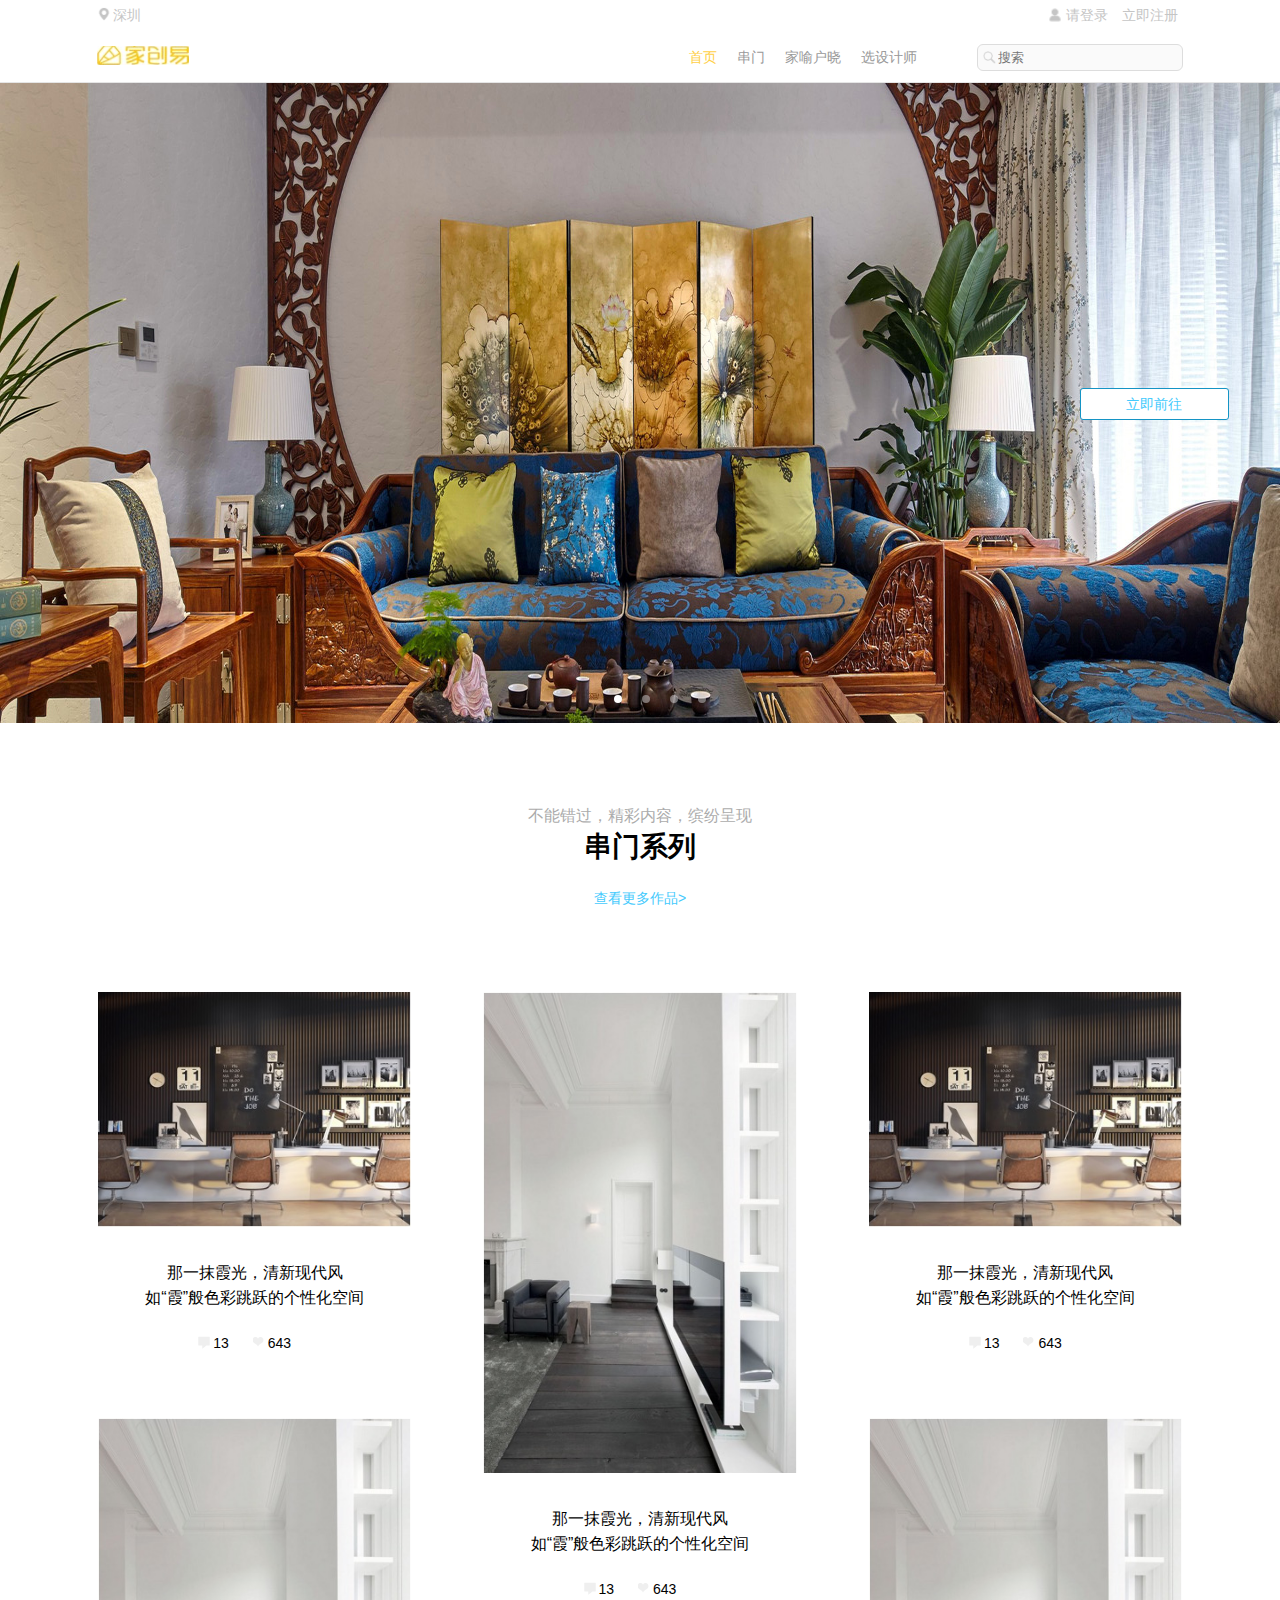
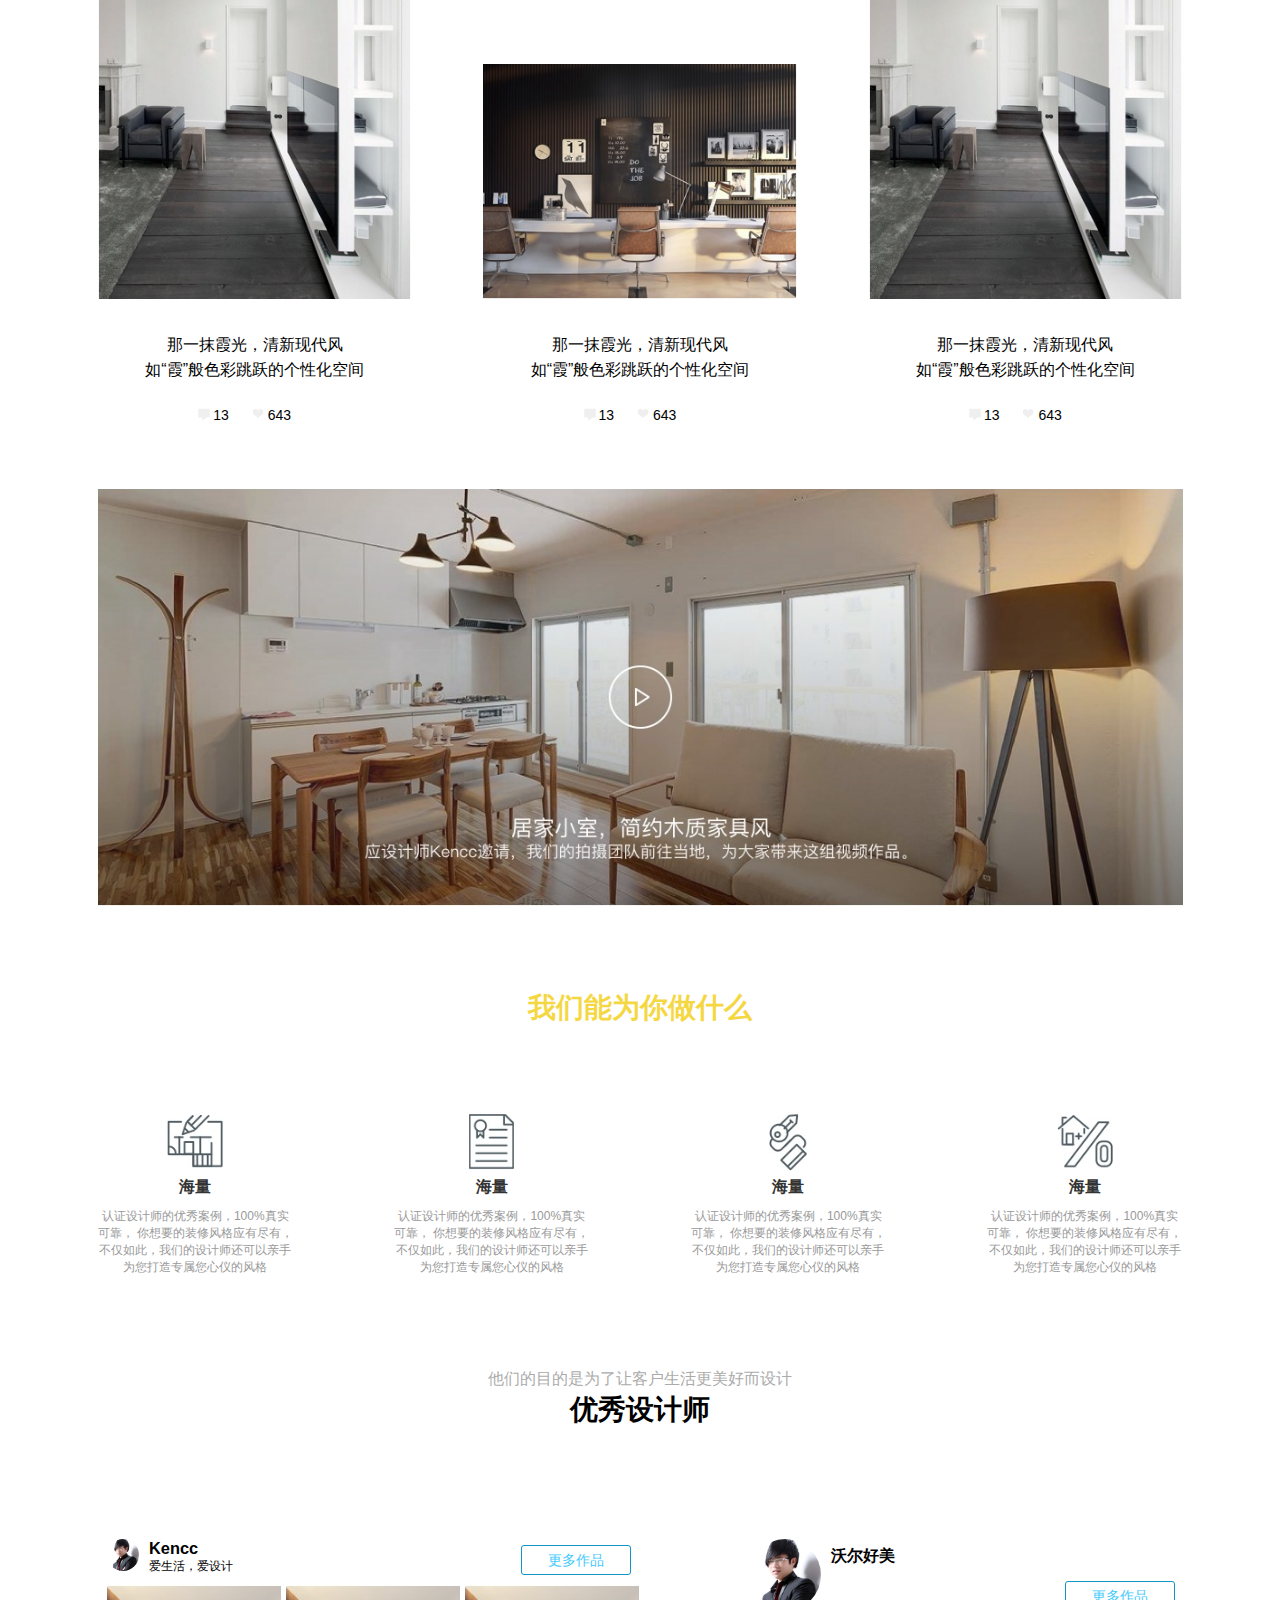
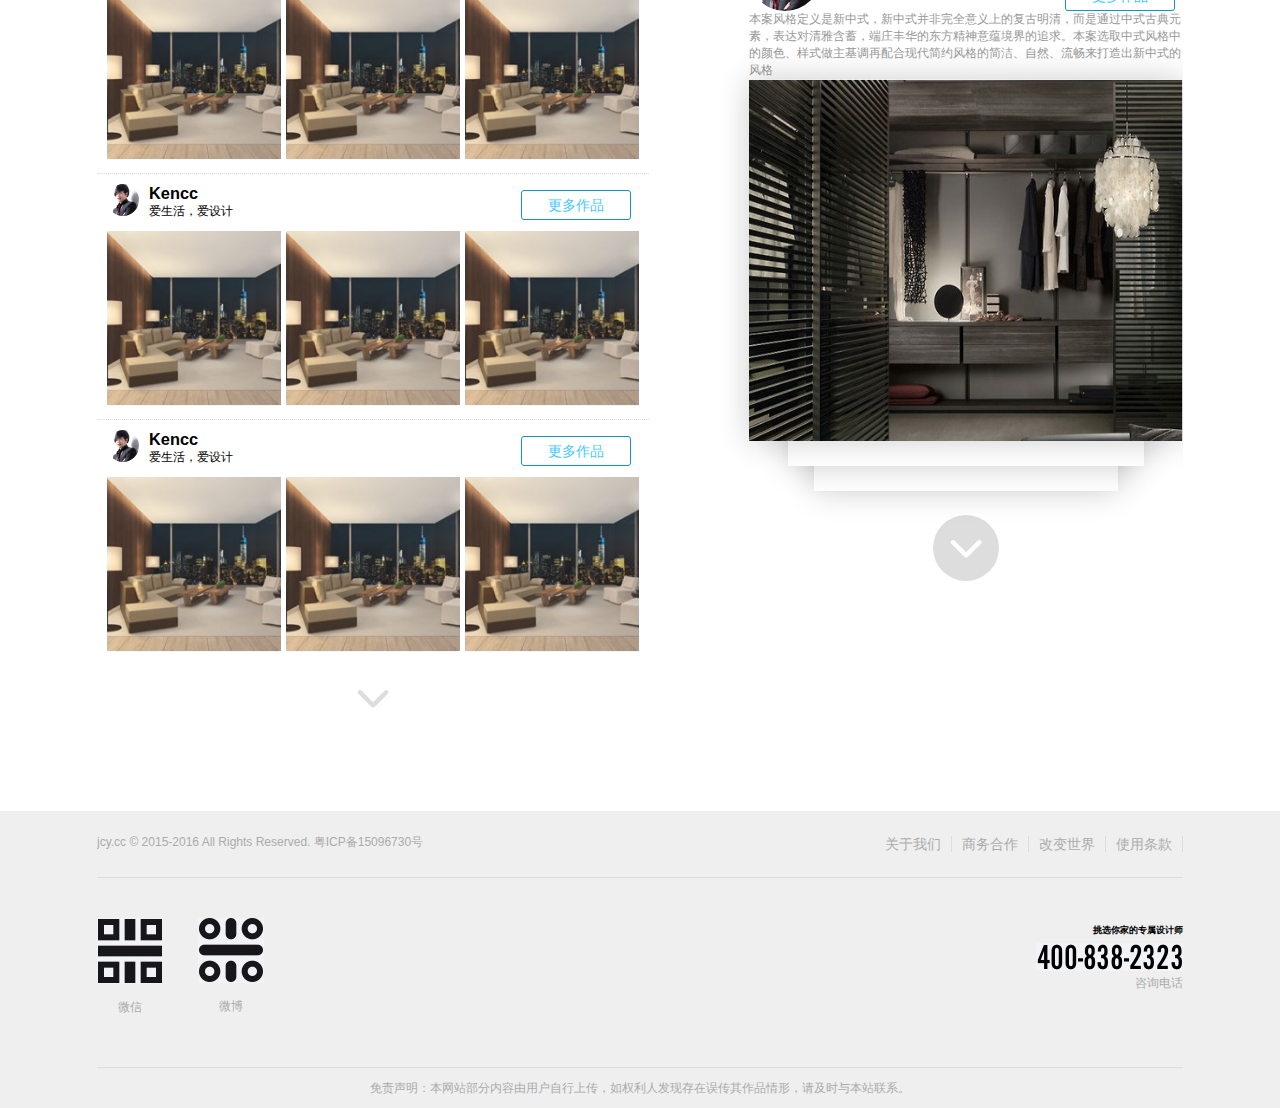
==== commit 42cd1e28: "jingxiaofang: git commit -m jingxiaofang" ====
--- a/index.html
+++ b/index.html
@@ -49,7 +49,7 @@
 
   			<div class="nav">
   				<ul class='clearfix'>
-  					<li> <a class="active" href=""> 首页 </a> </li>
+  					<li> <a href=""> 首页 </a> </li>
   					<li> <a href=""> 串门 </a> </li>
   					<li> <a href=""> 家喻户晓 </a> </li>
   					<li> <a href=""> 选设计师 </a> </li>
@@ -172,15 +172,15 @@
   	 <!-- recommend结束 -->
 
   	<!-- video开始 -->
-  	<div class="video">
- 				<img src="./images/video.png">
-    </div>
+  		<div class="section video">
+ 				 <img src="./images/video.png">
+  		</div>
   	<!-- video结束 -->
 
   	<!-- service开始 -->
   		<div class="service clearfix">
-            <ul>
-	  			<h1>我们能为你做什么</h1>
+        <h1>我们能为你做什么</h1>
+        <ul>
 	  			<li>
 	  				<i class="service1"></i>
 	  				<h3>海量</h3>
@@ -210,102 +210,106 @@
   	<!-- service结束 -->
 
   	<!-- designer开始 -->
-  	    <div class="designer">
-  	    	<div class="class-title">
-  	    		<p>他们的目的是为了让客户生活更美好而设计</p>
-  	    		<h1>优秀设计师</h1>
-  	    	</div>
-  	    	<div class="designer-msg clearfix">
-  	    	   <!-- ds-msg-left开始 -->
-  	    		<div class="ds-msg-left">
-  	    				<div class="ds-list clearfix">
-  	    					<div class="ds-pieces clearfix">
-  	    							<div class="ds-img"> <img src="./images/ds-img.jpg"> </div>
-  	    							<div class="ds-name">
-  	    								<h3>Kencc</h3>
-  	    								<p>爱生活，爱设计</p>
-  	    							</div>
-  	    						<span class="msg more-pieces"> <a href="">更多作品</a> </span>
-  	    					</div>
-  	    					<ul>
-  	    						<li>
-  	    							<a href=""> <img src="./images/works-img0.png"></a>
-  	    						</li>
-  	    						<li>
-  	    							<a href=""> <img src="./images/works-img0.png"></a>
-  	    						</li>
-  	    						<li>
-  	    							<a href=""> <img src="./images/works-img0.png"></a>
-  	    						</li>
-  	    					</ul>
-  	    				</div>
-  	    				<div class="ds-list clearfix">
-  	    					<div class="ds-pieces clearfix">
-  	    							<div class="ds-img"> <img src="./images/ds-img.jpg"> </div>
-  	    							<div class="ds-name">
-  	    								<h3>Kencc</h3>
-  	    								<p>爱生活，爱设计</p>
-  	    							</div>
-  	    						<span class="msg more-pieces"> <a href="">更多作品</a> </span>
-  	    					</div>
-  	    					<ul>
-  	    						<li>
-  	    							<a href=""> <img src="./images/works-img0.png"></a>
-  	    						</li>
-  	    						<li>
-  	    							<a href=""> <img src="./images/works-img0.png"></a>
-  	    						</li>
-  	    						<li>
-  	    							<a href=""> <img src="./images/works-img0.png"></a>
-  	    						</li>
-  	    					</ul>
-  	    				</div>
-  	    				<div class="ds-list ds-list-last clearfix">
-  	    					<div class="ds-pieces clearfix">
-  	    							<div class="ds-img"> <img src="./images/ds-img.jpg"> </div>
-  	    							<div class="ds-name">
-  	    								<h3>Kencc</h3>
-  	    								<p>爱生活，爱设计</p>
-  	    							</div>
-  	    						<span class="msg more-pieces"> <a href="">更多作品</a> </span>
-  	    					</div>
-  	    					<ul>
-  	    						<li>
-  	    							<a href=""> <img src="./images/works-img0.png"></a>
-  	    						</li>
-  	    						<li>
-  	    							<a href=""> <img src="./images/works-img0.png"></a>
-  	    						</li>
-  	    						<li>
-  	    							<a href=""> <img src="./images/works-img0.png"></a>
-  	    						</li>
-  	    					</ul>
-  	    				</div>
-  	    				<div class="ds-pieces-scroll"><a href=""></a></div>
-  	    		</div>
-  	    	   <!-- ds-msg-left结束 -->
-
-  	    	   <!-- ds-msg-right开始 -->
-  	    		<div class="ds-msg-right">
-  	    			<div class="ds-pieces clearfix">
-  	    					<div class="ds-img"> <img src="./images/ds-img.jpg"> </div>
-  	    					<div class="ds-name">
+  	    <div class="section">
+          <div class="class-title">
+            <p>他们的目的是为了让客户生活更美好而设计</p>
+            <h1>优秀设计师</h1>
+          </div>
+          <div class="designer-box clearfix">
+             <!-- designer-left开始 -->
+            <div class="designer-left">
+              <div class="designer">
+                <div class="designer-list clearfix">
+                  <div class="designer-pieces clearfix">
+                      <div class="designer-img"> <img src="./images/designer-img.jpg"> </div>
+                      <div class="designer-name">
+                        <h3>Kencc</h3>
+                        <p>爱生活，爱设计</p>
+                      </div>
+                    <span class="msg more-pieces"> <a href="">更多作品</a> </span>
+                  </div>
+                  <ul>
+                    <li>
+                      <a href=""> <img src="./images/works-img0.png"></a>
+                    </li>
+                    <li>
+                      <a href=""> <img src="./images/works-img0.png"></a>
+                    </li>
+                    <li>
+                      <a href=""> <img src="./images/works-img0.png"></a>
+                    </li>
+                  </ul>
+                </div>
+                <div class="designer-list clearfix">
+                  <div class="designer-pieces clearfix">
+                      <div class="designer-img"> <img src="./images/designer-img.jpg"> </div>
+                      <div class="designer-name">
+                        <h3>Kencc</h3>
+                        <p>爱生活，爱设计</p>
+                      </div>
+                    <span class="msg more-pieces"> <a href="">更多作品</a> </span>
+                  </div>
+                  <ul>
+                    <li>
+                      <a href=""> <img src="./images/works-img0.png"></a>
+                    </li>
+                    <li>
+                      <a href=""> <img src="./images/works-img0.png"></a>
+                    </li>
+                    <li>
+                      <a href=""> <img src="./images/works-img0.png"></a>
+                    </li>
+                  </ul>
+                </div>
+                <div class="designer-list clearfix">
+                  <div class="designer-pieces clearfix">
+                      <div class="designer-img"> <img src="./images/designer-img.jpg"> </div>
+                      <div class="designer-name">
+                        <h3>Kencc</h3>
+                        <p>爱生活，爱设计</p>
+                      </div>
+                    <span class="msg more-pieces"> <a href="">更多作品</a> </span>
+                  </div>
+                  <ul>
+                    <li>
+                      <a href=""> <img src="./images/works-img0.png"></a>
+                    </li>
+                    <li>
+                      <a href=""> <img src="./images/works-img0.png"></a>
+                    </li>
+                    <li>
+                      <a href=""> <img src="./images/works-img0.png"></a>
+                    </li>
+                  </ul>
+                </div>  
+              </div>
+              <div class="designer-pieces-scroll"></div> 
+
+            </div>
+
+             <!-- designer-left结束 -->
+
+  	    	   <!-- designer-right开始 -->
+  	    		<div class="designer-right">
+  	    			<div class="designer-pieces clearfix">
+  	    					<div class="designer-img"> <img src="./images/designer-img.jpg"> </div>
+  	    					<div class="designer-name">
   	    						<h3>沃尔好美</h3>
   	    						<span class="msg more-pieces"> <a href="">更多作品</a> </span>
   	    					</div>
   	    			</div>
   	    			<p>本案风格定义是新中式，新中式并非完全意义上的复古明清，而是通过中式古典元素，表达对清雅含蓄，端庄丰华的东方精神意蕴境界的追求。本案选取中式风格中的颜色、样式做主基调再配合现代简约风格的简洁、自然、流畅来打造出新中式的风格</p>
-  	    			<div class="ds-carousel">
+  	    			<div class="designer-carousel">
   	    				<ul>
-  	    					<li class="ds-carousel1"> <a href=""> <img src="./images/right-pieces0.png"> </a> </li>
-  	    					<li class="ds-carousel2"> <a href=""> </a> </li>
-  	    					<li class="ds-carousel3"> <a href=""> </a> </li>
+  	    					<li class="designer-carousel1"> <a href=""> <img src="./images/right-pieces0.png"> </a> </li>
+  	    					<li class="designer-carousel2"> <a href=""> </a> </li>
+  	    					<li class="designer-carousel3"> <a href=""> </a> </li>
   	    				</ul>
-  	    				<div class="ds-carousel-scroll"> <a href=""></a> </div>
+  	    				<div class="designer-carousel-scroll"><i></i></div>
   	    			</div>
 
   	    		</div>
-  	    	   <!-- ds-msg-right结束 -->
+  	    	   <!-- designer-right结束 -->
 
   	    	</div>
   	    </div>
@@ -313,6 +317,7 @@
   	</div>
 <!-- main结束 -->
 
+<!-- footer开始 -->
 	<div class="footer clearfix">
 	 	<div class="footer-nav clearfix">
 	  		<p>jcy.cc © 2015-2016 All Rights Reserved. 粤ICP备15096730号</p>
@@ -341,6 +346,7 @@
 	    </div>
 	    <p>免责声明：本网站部分内容由用户自行上传，如权利人发现存在误传其作品情形，请及时与本站联系。</p>
 	</div>
+ <!-- footer结束  -->
 </body>
 <script type="text/javascript" src="./js/index.js"></script>
 </html>
--- a/css/global.css
+++ b/css/global.css
@@ -12,11 +12,11 @@
 img{
   width: 100%;
 }
-ul li{
-	list-style: none;
-}
 a{
 	text-decoration: none;
+}
+p{
+	font-size: 12px;
 }
 .clearfix::before, .clearfix::after{
 	content: "";
@@ -41,3 +41,54 @@
 	display: block;
 	color:#44cafd;
 }
+
+
+/*service开始*/
+
+.service h1{
+	margin: 80px 0px;
+	text-align: center;
+	color: #f5d742;
+}
+.service ul{
+	display: flex;
+}
+.service ul li{
+    flex: 1;
+    width: 25%;
+    text-align: center;
+    padding-right: 100px;
+    box-sizing: border-box;
+
+}
+.service ul li:last-child{
+    padding-right: 0px;
+}
+.service ul li i{
+	display: block;
+    width: 66px;
+    height: 60px;
+    margin: 5px auto;
+}
+.service ul li h3{
+	font-size: 16px;
+	color: #333;
+}
+.service ul li p{
+    margin: 10px 0px;
+    color: #999;
+}
+.service1{
+	background: url(../images/anli.png) no-repeat 50% 50%;
+}
+.service2{
+	background: url(../images/renzheng.png) no-repeat 50% 50%;
+}
+.service3{
+	background: url(../images/fuwu.png) no-repeat 50% 50%;
+}
+.service4{
+	background: url(../images/feiyong.png) no-repeat 50% 50%;
+}
+/*service结束*/
+
--- a/css/index.css
+++ b/css/index.css
@@ -1,40 +1,52 @@
-@media (min-width: 768px){
-	.topbar,.navbar,.main,.footer-nav,.message,.video{
-		width: 768px;
-		margin: 0 auto;
-	}
-	.ds-carousel ul,.ds-carousel1{
-    height: 356px;
-	}
-}
-@media (min-width: 992px){
-	.topbar,.navbar,.main,.footer-nav,.message,.video{
-		width: 992px;
-		margin: 0 auto;
-	}
-	.ds-carousel ul,.ds-carousel1{
-    height: 502px;
-	}
-}
-@media (min-width: 1200){
-	.topbar,.navbar,.main,.footer-nav,.message,.video{
-		width: 1200px;
-		margin: 0 auto;
-	}
-	.ds-carousel ul,.ds-carousel1{
-    height: 599px;
-	}
+
+*{
+	margin: 0px;
+	padding: 0px;
+}
+ li{
+ 	list-style: none;
  }
 
-/*.topbar,.navbar,.main,.footer-nav,.message{
-	width: 1185px;
-	margin: 0 auto;
-}*/
+@media (max-width: 959px){.topbar,.navbar,.main,.service,.footer-nav,.message{
+	width: 959px;
+	margin: 0 auto;
+	overflow: hidden;
+}
+}
+@media (min-width: 960px){.topbar,.navbar,.main,.service,.footer-nav,.message{
+	width: 960px;
+	margin: 0 auto;
+	overflow: hidden;
+}
+}
+@media (min-width: 1000px){ .topbar,.navbar,.main,.service,.footer-nav,.message{
+	width: 1000px;
+	margin: 0 auto;
+	overflow: hidden;
+}
+}
+@media (min-width: 1086px){ .topbar,.navbar,.main,.service,.footer-nav,.message{
+	width: 1086px;
+	margin: 0 auto;
+	overflow: hidden;
+}
+}
+@media (min-width: 1200){ .topbar,.navbar,.main,.service,.footer-nav,.message{
+	width: 1200px;
+	margin: 0 auto;
+	overflow: hidden;
+}
+ }
+
+/*header开始*/
 .header{
 	padding: 0 2rem;
 	border-bottom: 1px solid #e5e5e5;
 }
-
+/*topbar 开始*/
+/*.topbar{
+	line-height:30px;
+}*/
 .topbar-location{
 	float:left;
 }
@@ -67,7 +79,6 @@
 	display: block;
 }
 .topbar-location dd li{
-	list-style: none;
 	float: left;
 }
 .topbar-location dd li a{
@@ -92,7 +103,7 @@
     background: url(../images/personal0.png) no-repeat;
     background-size: 1.8rem;
 }
-/*loginbar 结束*/
+/*topbar 结束*/
 
 /*navbar开始*/
 .navbar{
@@ -119,13 +130,23 @@
 	display:block;
 	padding: 0.5rem 1rem;
 	color: #999;
-}
-.nav ul li a.active{
-	color: 	#FFCF46;
-}
-.nav ul li a:hover{
-	color: 	#FFCF46;
-}
+/*=======
+	padding-left:300px; 
+>>>>>>> jingxiaofang:*/
+}
+.nav a {
+    display: block;
+    padding: 0 10px;
+    color: #999;
+    line-height: 30px;
+    height: 30px;
+}
+.nav ul li:first-child a,.nav a:hover{
+    color:#FFCF46;
+}
+.nav li{
+    float: left;
+} 
 
 .search input{
     border-radius: 0.6rem;
@@ -139,14 +160,28 @@
     background-size: 1.3rem;
 }
 /*navbar结束*/
+/*header结束*/
 
 /**carousel start**/
 .carousel{
 	position: relative;
+    height: 640px;
+    overflow: hidden;
+}
+.carousel:hover .turn-arrow{
+  opacity: 1;
+  transition: opacity 0.5s;
+}
+
+.carousel a{
+    display: block;
 }
 .carousel-box{
-  height: 64rem;
-	overflow: hidden;
+    height: 64rem;
+	overflow: hidden;
+    position: relative;
+    width: 128.0rem;
+	margin: 0 auto;
 }
 
 .carousel-box ul {
@@ -154,40 +189,48 @@
 }
 .carousel-box ul li{
 	float: left;
-	width: 121.6rem;
-}
-.carousel-box ul li a img{
-	width: 100%;
-	height: 64rem;
+	width: 128.0rem;
 }
 .turn-arrow a{
 	height: 10rem;
 	position: absolute;
 	top: 50%;
-  margin-top: -5rem;
-  background: rgba(0,0,0,.2);
+    margin-top: -5rem;
 	z-index: 1;
 	background: url('./../images/turn-left.png') no-repeat 50% 50%;
 	width: 6.4rem;
-	background-color: rgba(45, 45, 45, 0.5);
+	background-color: rgba(0, 0, 0, 0.4);
+}
+.carousel-box ul li a img{
+	width: 100%;
+	height: 640px;
+}
+.turn-arrow{
+  opacity: 0;
 }
 
 .turn-arrow a:first-child{
-	left: 8%;
+	left: 4%;
 }
 .turn-arrow a:last-child{
-	right: 8%;
+	right: 4%;
 	-webkit-transform: rotate(180deg);
 	-webkit-transform-origin: 50% 50%;
+	-moz-transform: rotate(180deg);
+	-moz-transform-origin: 50% 50%;
+	-ms-transform: rotate(180deg);
+	-ms-transform-origin: 50% 50%;
+	-o-transform: rotate(180deg);
+	-o-transform-origin: 50% 50%;
 }
 
 .carousel:hover .turn-ico{
 	opacity: 1;
-	transition:opacity 1s;
-	-webkit-transition:opacity 1s;
-	   -moz-transition:opacity 1s;
-	   	-ms-transition:opacity 1s;
-	   	 -o-transition:opacity 1s;
+	transition:opacity 0.5s;
+	-webkit-transition:opacity 0.5s;
+	   -moz-transition:opacity 0.5s;
+	   	-ms-transition:opacity 0.5s;
+	   	 -o-transition:opacity 0.5s;
 }
 .carousel:hover .turn-left,.turn-right{
 	z-index: 1999;
@@ -211,24 +254,27 @@
 	background: #fff;
 }
 .go{
-	line-height: 3.6rem;
+	line-height: 3rem;
 	background: #fff;
-	margin-top: -1.8rem;
+	margin-top: -1.5rem;
 	position: absolute;
-	right: 3%;
+	right: 4%;
 	top: 50%;
 	margin-left: -18.2rem;
 }
 .go a{
-	width: 18rem;
-  height: 3.6rem;
+	width: 14.7rem;
+  height: 3rem;
 }
 /*carousel结束*/
 
 /*main开始*/
+
+
+/*class-title开始*/
 .class-title{
 	text-align: center;
-	margin: 8rem 0;
+	padding: 80px 0px;
 }
 .class-title p{
 	line-height: 2.5rem;
@@ -242,6 +288,7 @@
 	color: #44cafd;
 	line-height: 2.5rem;
 }
+/*class-title结束*/
 
 /*recommend-content开始*/
 .recommend-container{
@@ -250,10 +297,10 @@
 }
 
 .recommend{
-  flex: 1;
-  width: 33%;
-  padding-right: 6%;
-  box-sizing: border-box;
+    flex: 1;
+    width: 33.33%;
+    padding-right: 70px;
+    box-sizing: border-box;
 }
 .recommend:nth-child(3n) {
 	padding-right: 0;
@@ -298,24 +345,27 @@
 
 /*video开始*/
 .video{
-	height: 46rem;
 	margin: 0 auto;
 	overflow: hidden;
 }
 .video img{
 	width: 100%;
 }
+
+/*service开始*/
 .service h1{
 	margin: 8rem 0;
 	text-align: center;
 	color: #f5d742;
 }
+.service ul{
+	display: flex;
+}
 .service ul li{
-    list-style: none;
-    float: left;
-    width: 23%;
+    flex: 1;
+    width: 25%;
     text-align: center;
-    margin-right: 2.65%;
+    padding-right: 100px;
     box-sizing: border-box;
 
 }
@@ -348,58 +398,67 @@
 .service4{
 	background: url(../images/feiyong.png) no-repeat 50% 50%;
 }
+/*service结束*/
+
+
 /*designer开始*/
+
+.designer{
+    background: #fff;
+}
 .designer-title{
-	text-align: center;
-}
-.designer-msg{
-	display: flex;
-}
-
-.ds-msg-left{
+    text-align: center;
+}
+.designer-box{
+    display: flex;
+}
+
+.designer-left{
 	box-sizing: border-box;
-  width:57%;
-  padding-right: 3%;
-  flex: 1;
-}
-.ds-list{
-	margin: 1rem 0;
-	border-bottom:1px  dotted  #ddd;
-}
-.ds-list-last{
-	border: none;
-}
-.ds-list ul{
-	display: flex;
-}
-.ds-list ul li{
+    flex: 1;
+    width:60%;
+    margin-right: 100px;
+}
+
+.designer-list{
+	padding:0px 1rem;
+    border-bottom:1px  dotted  #ddd;
+}
+.designer-list:last-child{
+    border: none;
+}
+.designer-list ul{
+    display: flex;
+    padding: 10px 0px;
+}
+.designer-list ul li{
     flex: 1;
     list-style: none;
     text-align: center;
     width: 33.33%;
-    padding-right: 1%;
-}
-.ds-list ul li:last-child{
-	padding-right: 0;
-}
-.ds-list ul li img{
-	width: 100%;
-}
-.ds-pieces{
-	margin: 2rem auto;
+    padding-right: 5px;
+}
+.designer-list ul li:last-child{
+    padding-right: 0px;
+}
+.designer-list ul li img{
+    width: 100%;
+}
+.designer-pieces{
+	margin-top:10px; 
 	position: relative;
 }
-.ds-img{
+.designer-img{
 	width: 3.2rem;
 	height: 3.2rem;
 	float: left;
   border-radius: 50%;
   overflow: hidden;
 }
-.ds-img img{
+.designer-img img{
 	width: 3.2rem;
 }
-.ds-name{
+.designer-name{
 	float: left;
 	margin-left: 1rem;
 }
@@ -411,49 +470,49 @@
   right: 0.8rem;
   bottom: 0;
 }
-.ds-pieces-scroll{
+.designer-pieces-scroll{
 	width: 6rem;
 	height: 3rem;
 	background: url(../images/bottom-scroll.png) no-repeat 50% 50%;
   margin: 1.8rem auto;
 }
-.ds-pieces-scroll a{
+.designer-pieces-scroll a{
 	display: block;
 	width: 6rem;
 	height: 3rem;
 }
 
-/*ds-msg-right开始*/
-.ds-msg-right{
+/*designer-right开始*/
+.designer-right{
 	width: 40%;
 	box-sizing: border-box;
 }
 
-.ds-msg-right .more-pieces{
+.designerdesigner-right .more-pieces{
 	left: 8.2rem;
   top: 3rem;
 }
-.ds-msg-right h3{
+.designer-right h3{
 	line-height: 3.2rem;
 }
-.ds-msg-right .ds-img {
+.designer-right .designer-img {
 	width: 7.2rem;
 	height: 7.2rem;
 }
-.ds-msg-right .ds-img img{
+.designer-right .designer-img img{
 	width: 7.2rem;
 }
-.ds-msg-right p{
-	color: #999;
+.designer-right p{
+    color: #999;
 }
 .ds-carousel{
 	margin-top: 3rem;
 	overflow: hidden;
 }
-.ds-carousel ul{
+.designer-carousel ul{
     position: relative;
 }
-.ds-carousel ul li{
+.designer-carousel ul li{
 	list-style: none;
 	position: absolute;
 	text-align: center;
@@ -461,52 +520,70 @@
 	background: #fff;
 	box-shadow: 0 0 3rem rgba(0,0,0,.2);
 }
-.ds-carousel ul li a{
-	display: block;
-}
-.ds-carousel1{
+.designer-carousel ul li a{
+    display: block;
+}
+.designer-carousel1{
   z-index: 999;
   top: 0px;
   left: 0px;
 }
-.ds-carousel2{
+.designer-carousel2{
   z-index: 998;
   top:37%;
   left: 9%;
   width: 82%;
-  height: 68%;
-}
-.ds-carousel2 a img{
-	width: 100%;
-	height: 100%;
-}
-.ds-carousel3{
+  height: 70%;
+}
+.designer-carousel2 a img{
+    width: 100%;
+    height: 100%;
+}
+.designer-carousel3{
   z-index: 997;
   top: 52%;
   left: 15%;
   width: 70%;
-  height: 58%;
-}
-.ds-carousel3 a img{
-	width: 100%;
-	height: 100%;
-}
-.ds-carousel-scroll{
+  height: 62%;
+}
+.designer-carousel3 a img{
+    width: 100%;
+    height: 100%;
+}
+.designer-carousel-scroll{
   width: 6.6rem;
   height: 6.6rem;
   border-radius: 50%;
   background: #ddd;
-  margin: 0px auto;
+  margin: 0 auto;
   text-align: center;
   margin-top: 7.4rem;
   overflow: hidden;
-}
-.ds-carousel-scroll a{
+  cursor: pointer;
+}
+.designer-carousel-scroll i{
 	display: block;
 	width: 6.6rem;
   height: 6.6rem;
 	background: url(../images/bottom-scroll0.png) no-repeat 50% 50%;
 }
+
+@media (max-width: 959px){.designer-carousel ul,.designer-carousel1{
+    height: 32rem;
+}
+}
+@media (min-width: 960px){.designer-carousel ul,.designer-carousel1{
+    height: 31.6rem;
+}
+}
+@media (min-width: 1000px){ .designer-carousel ul,.designer-carousel1{
+    height: 36.2rem;
+}
+}
+@media (min-width: 1200px){ .designer-carousel ul,.designer-carousel1{
+    height:  36.2rem;
+}
+ }
 /*designer结束*/
 
 /*main结束*/
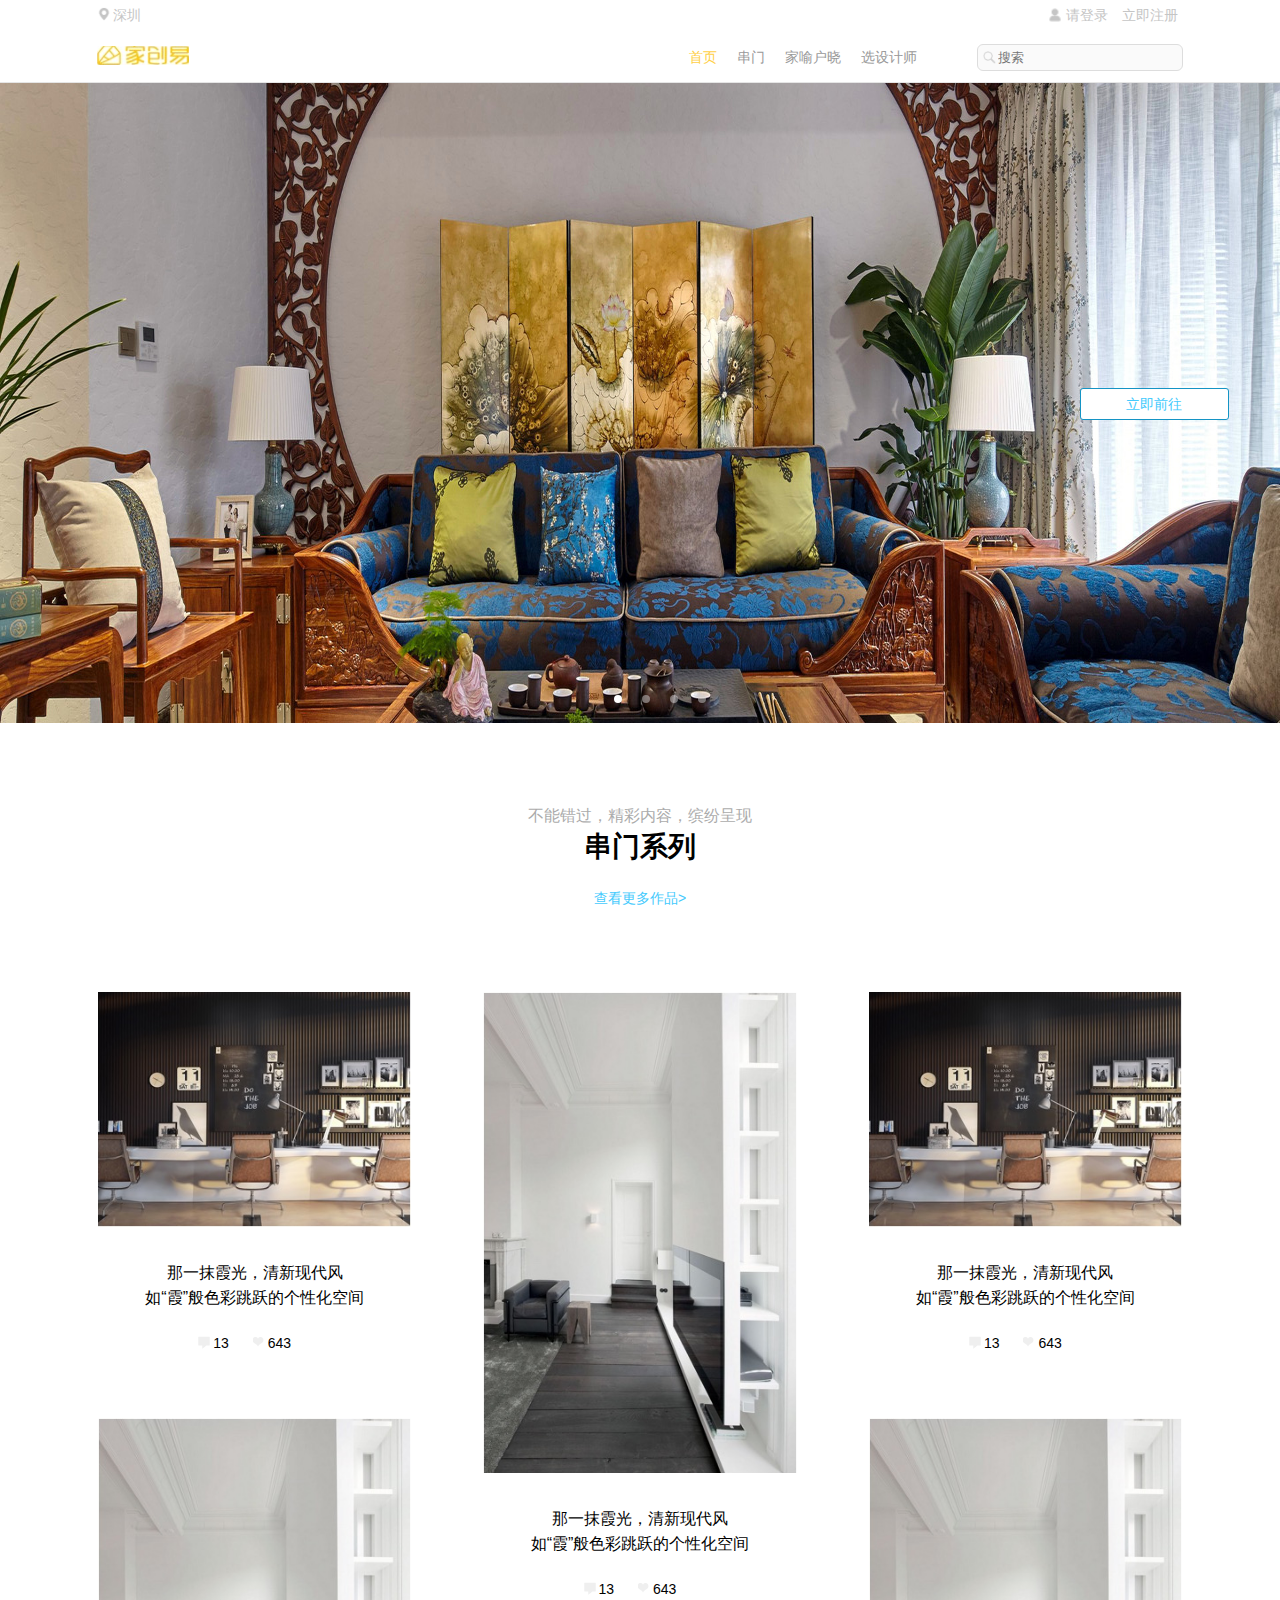
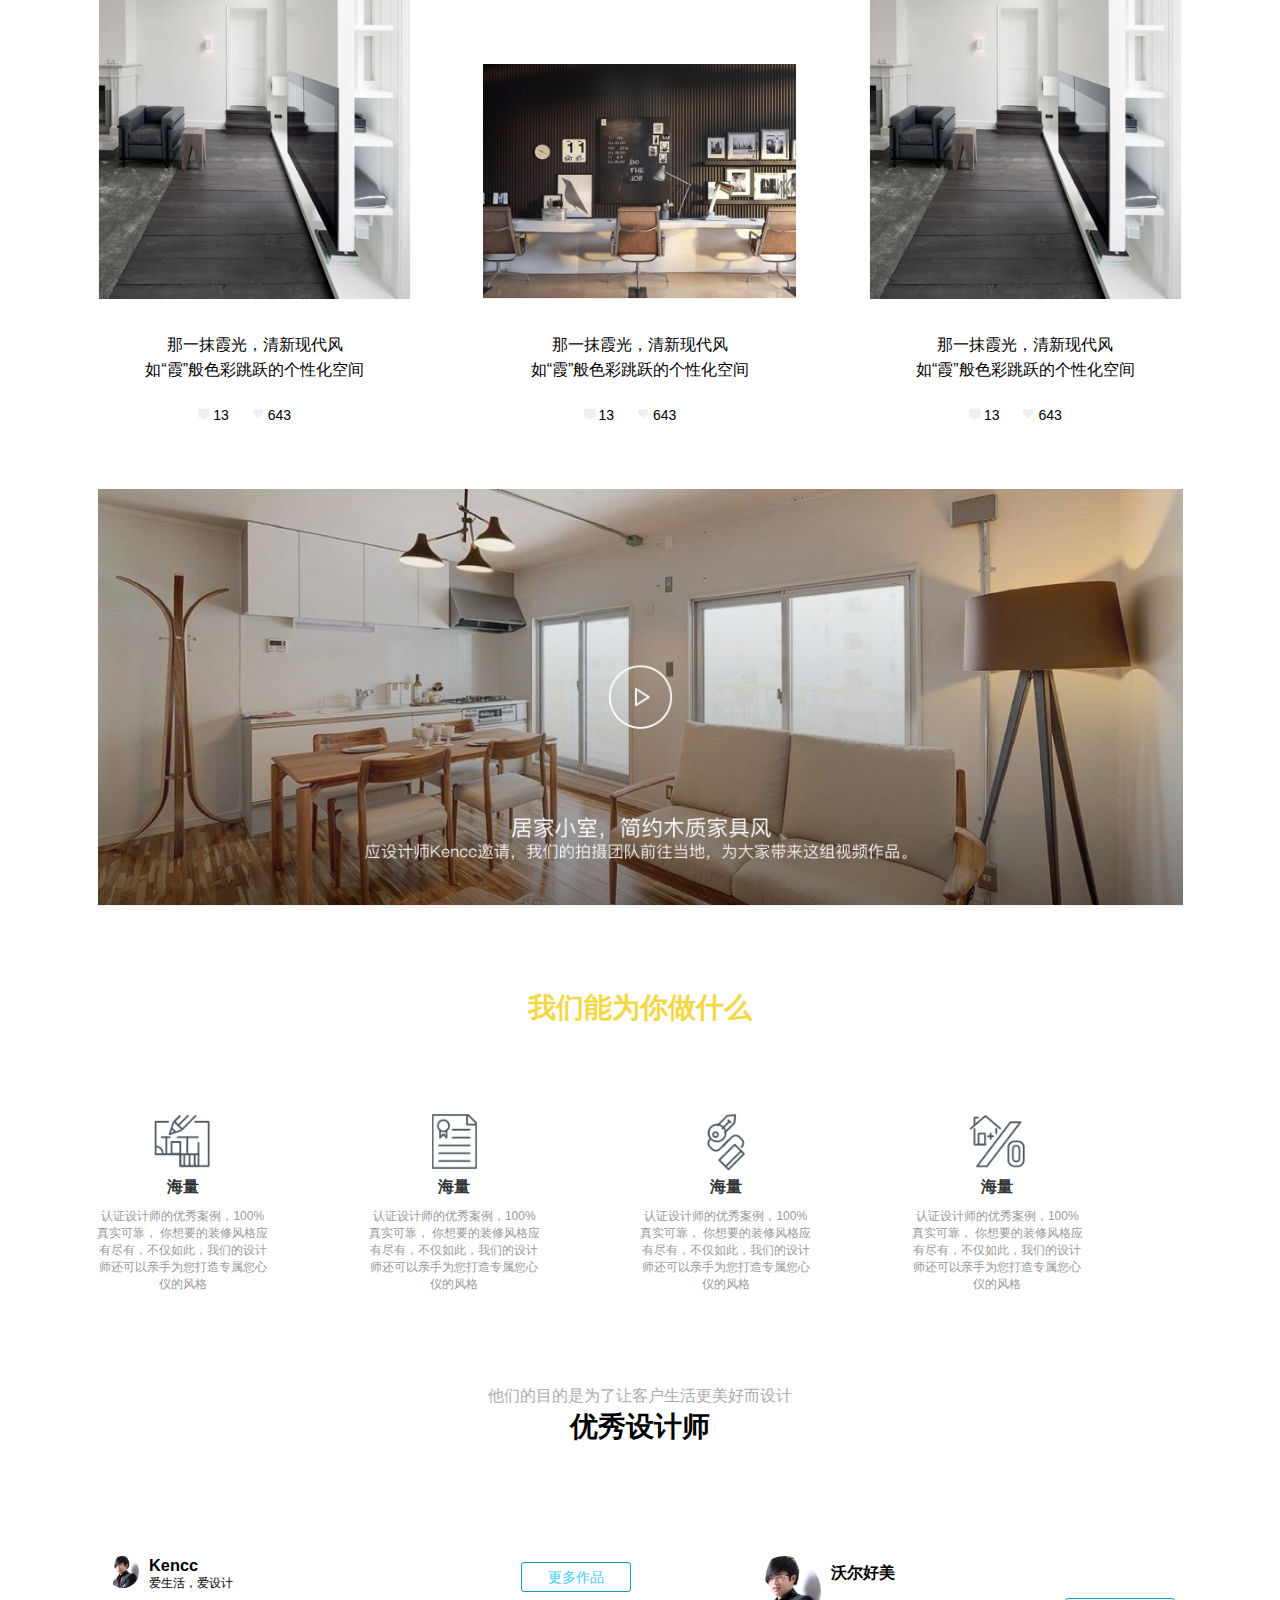
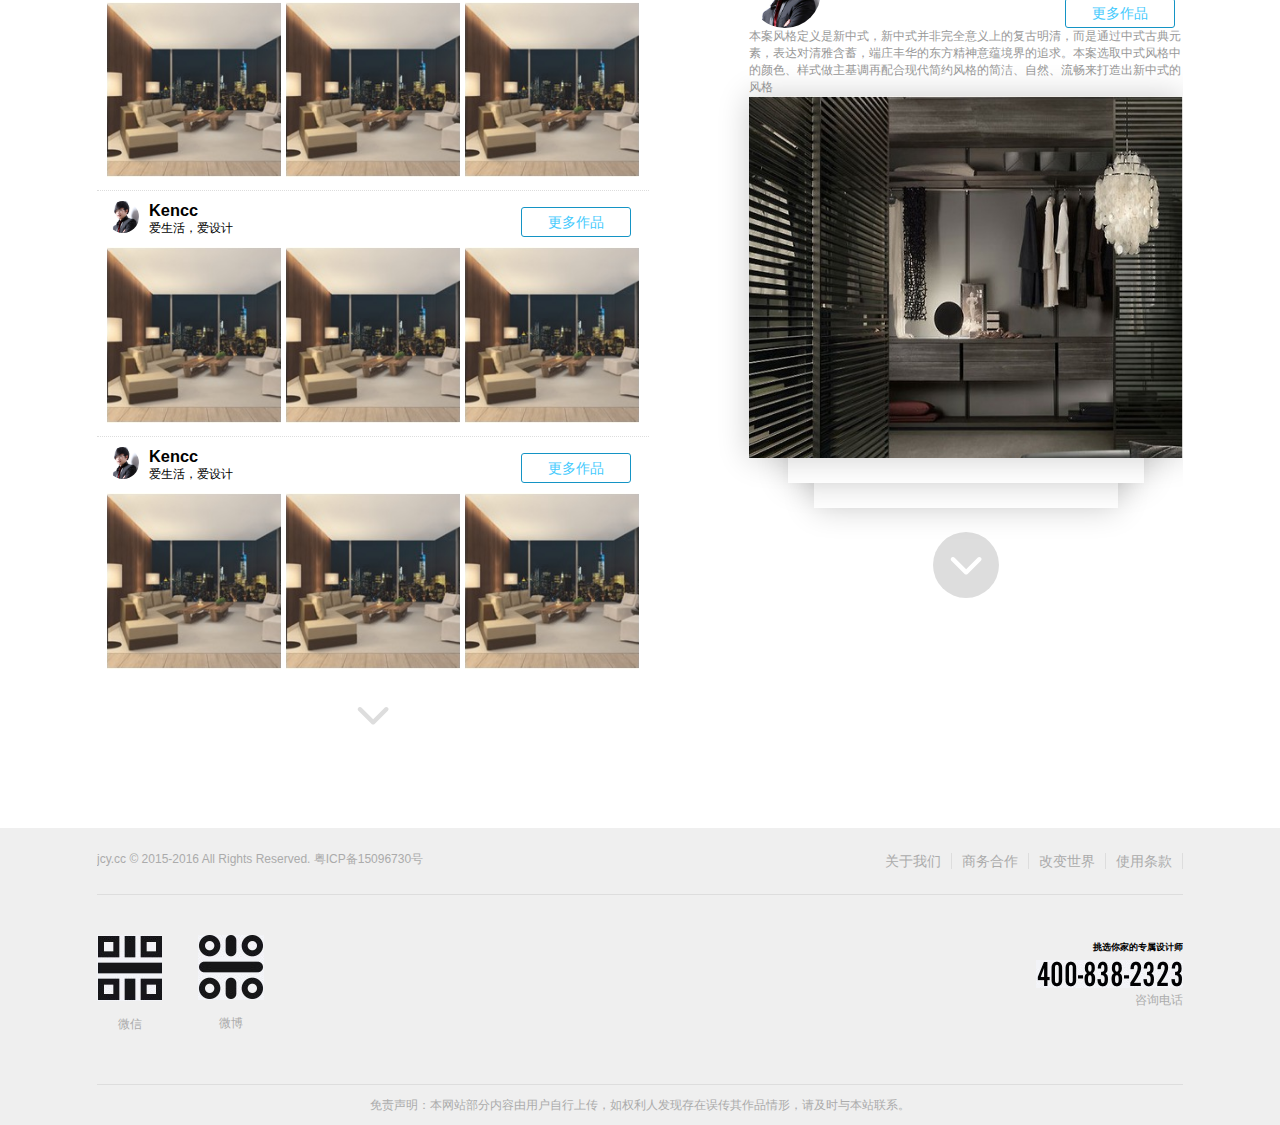
==== commit 51b64fe1: "dengpeng: 格式化代码" ====
--- a/index.html
+++ b/index.html
@@ -5,7 +5,6 @@
     <title>首页1</title>
     <link rel="stylesheet" type="text/css" href="./css/global.css">
     <link rel="stylesheet" type="text/css" href="./css/index.css">
-    <script type="text/javascript" src="./js/lib/jquery/dist/jquery.min.js"></script>
   </head>
   <body>
   	<div class="header">
@@ -68,6 +67,26 @@
 	<div class="carousel clearfix">
 	  	<div class="carousel-box">
 	  		<ul class='clearfix'>
+          <li>
+            <a href="">
+              <img src="images/carousel-img0.jpg" alt="">
+            </a>
+          </li>
+          <li>
+            <a href="">
+              <img src="images/carousel-img1.jpg" alt="">
+            </a>
+          </li>
+          <li>
+            <a href="">
+              <img src="images/carousel-img2.jpg" alt="">
+            </a>
+          </li>
+          <li>
+            <a href="">
+              <img src="images/carousel-img3.jpg" alt="">
+            </a>
+          </li>
 	  		</ul>
 	  	</div>
 	  	<div class="turn-arrow">
@@ -348,5 +367,6 @@
 	</div>
  <!-- footer结束  -->
 </body>
+<script type="text/javascript" src="./js/lib/jquery/dist/jquery.min.js"></script>
 <script type="text/javascript" src="./js/index.js"></script>
 </html>
--- a/css/global.css
+++ b/css/global.css
@@ -41,54 +41,3 @@
 	display: block;
 	color:#44cafd;
 }
-
-
-/*service开始*/
-
-.service h1{
-	margin: 80px 0px;
-	text-align: center;
-	color: #f5d742;
-}
-.service ul{
-	display: flex;
-}
-.service ul li{
-    flex: 1;
-    width: 25%;
-    text-align: center;
-    padding-right: 100px;
-    box-sizing: border-box;
-
-}
-.service ul li:last-child{
-    padding-right: 0px;
-}
-.service ul li i{
-	display: block;
-    width: 66px;
-    height: 60px;
-    margin: 5px auto;
-}
-.service ul li h3{
-	font-size: 16px;
-	color: #333;
-}
-.service ul li p{
-    margin: 10px 0px;
-    color: #999;
-}
-.service1{
-	background: url(../images/anli.png) no-repeat 50% 50%;
-}
-.service2{
-	background: url(../images/renzheng.png) no-repeat 50% 50%;
-}
-.service3{
-	background: url(../images/fuwu.png) no-repeat 50% 50%;
-}
-.service4{
-	background: url(../images/feiyong.png) no-repeat 50% 50%;
-}
-/*service结束*/
-
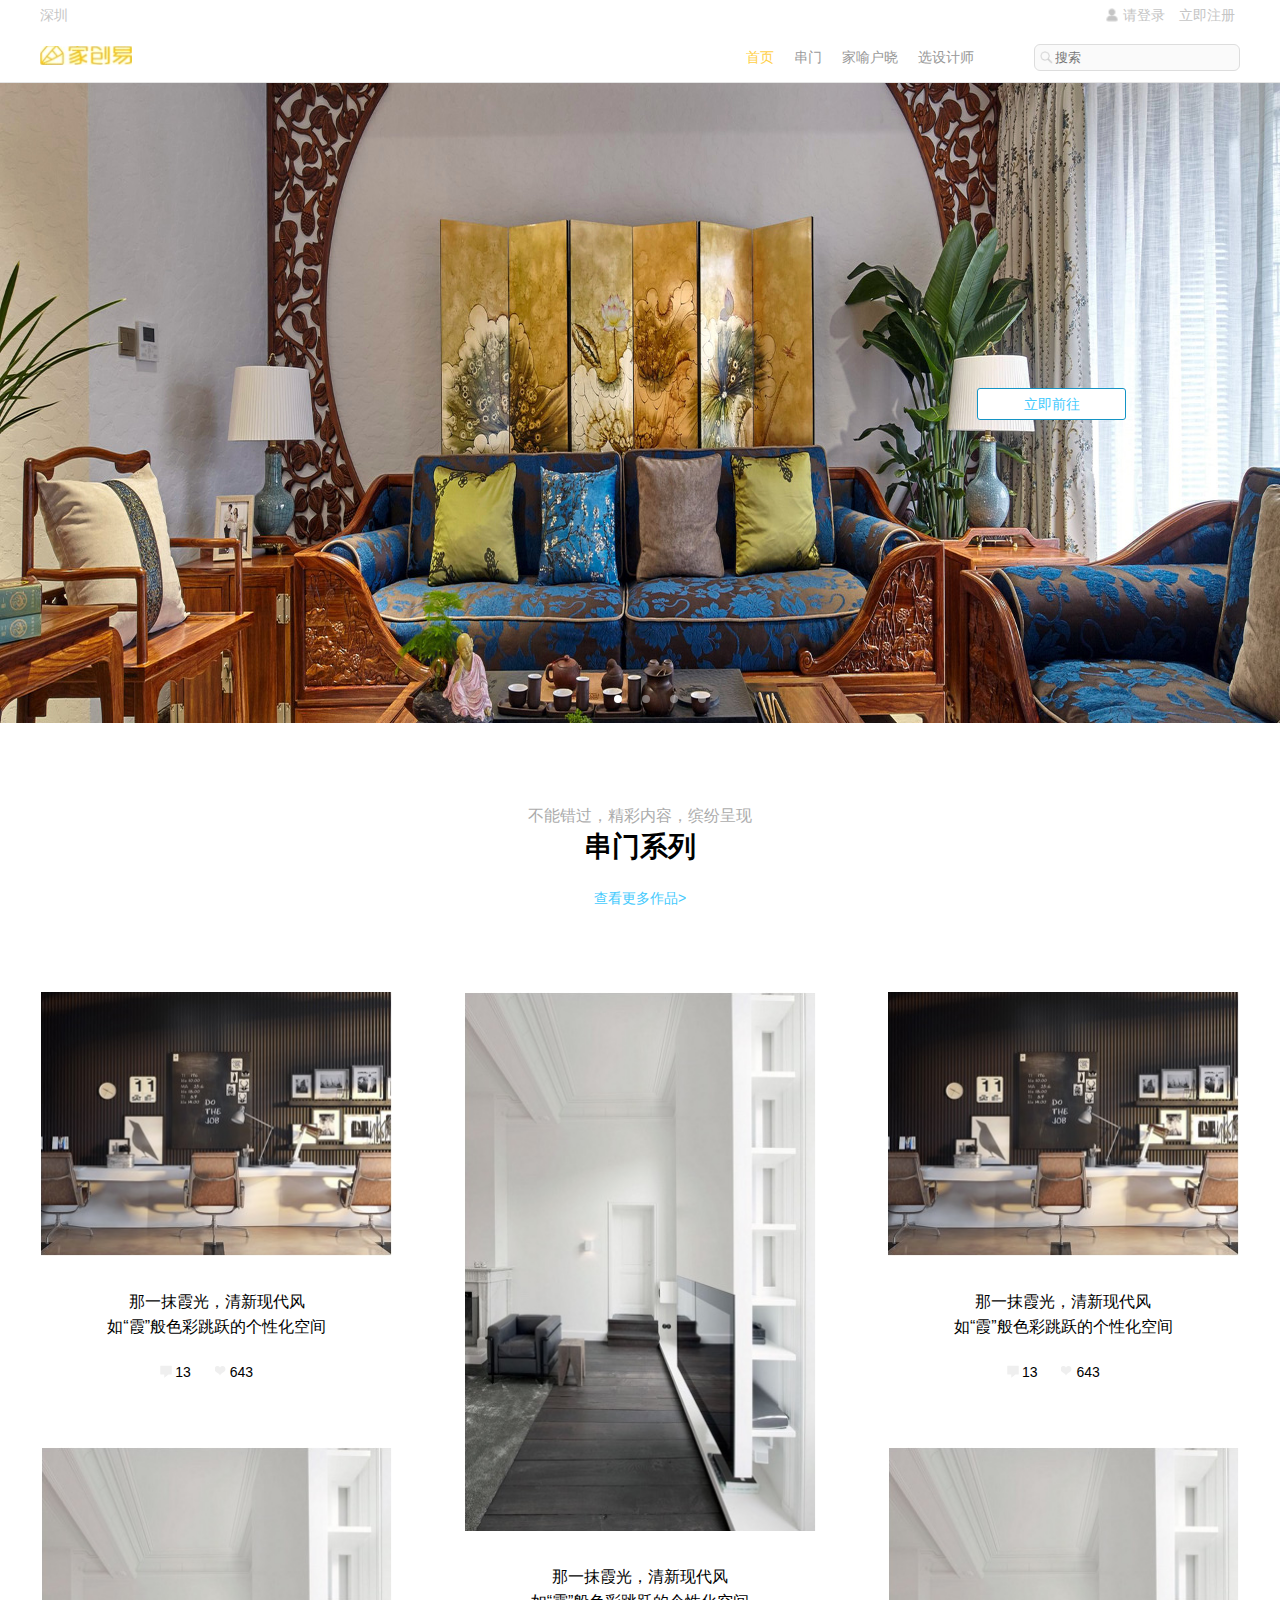
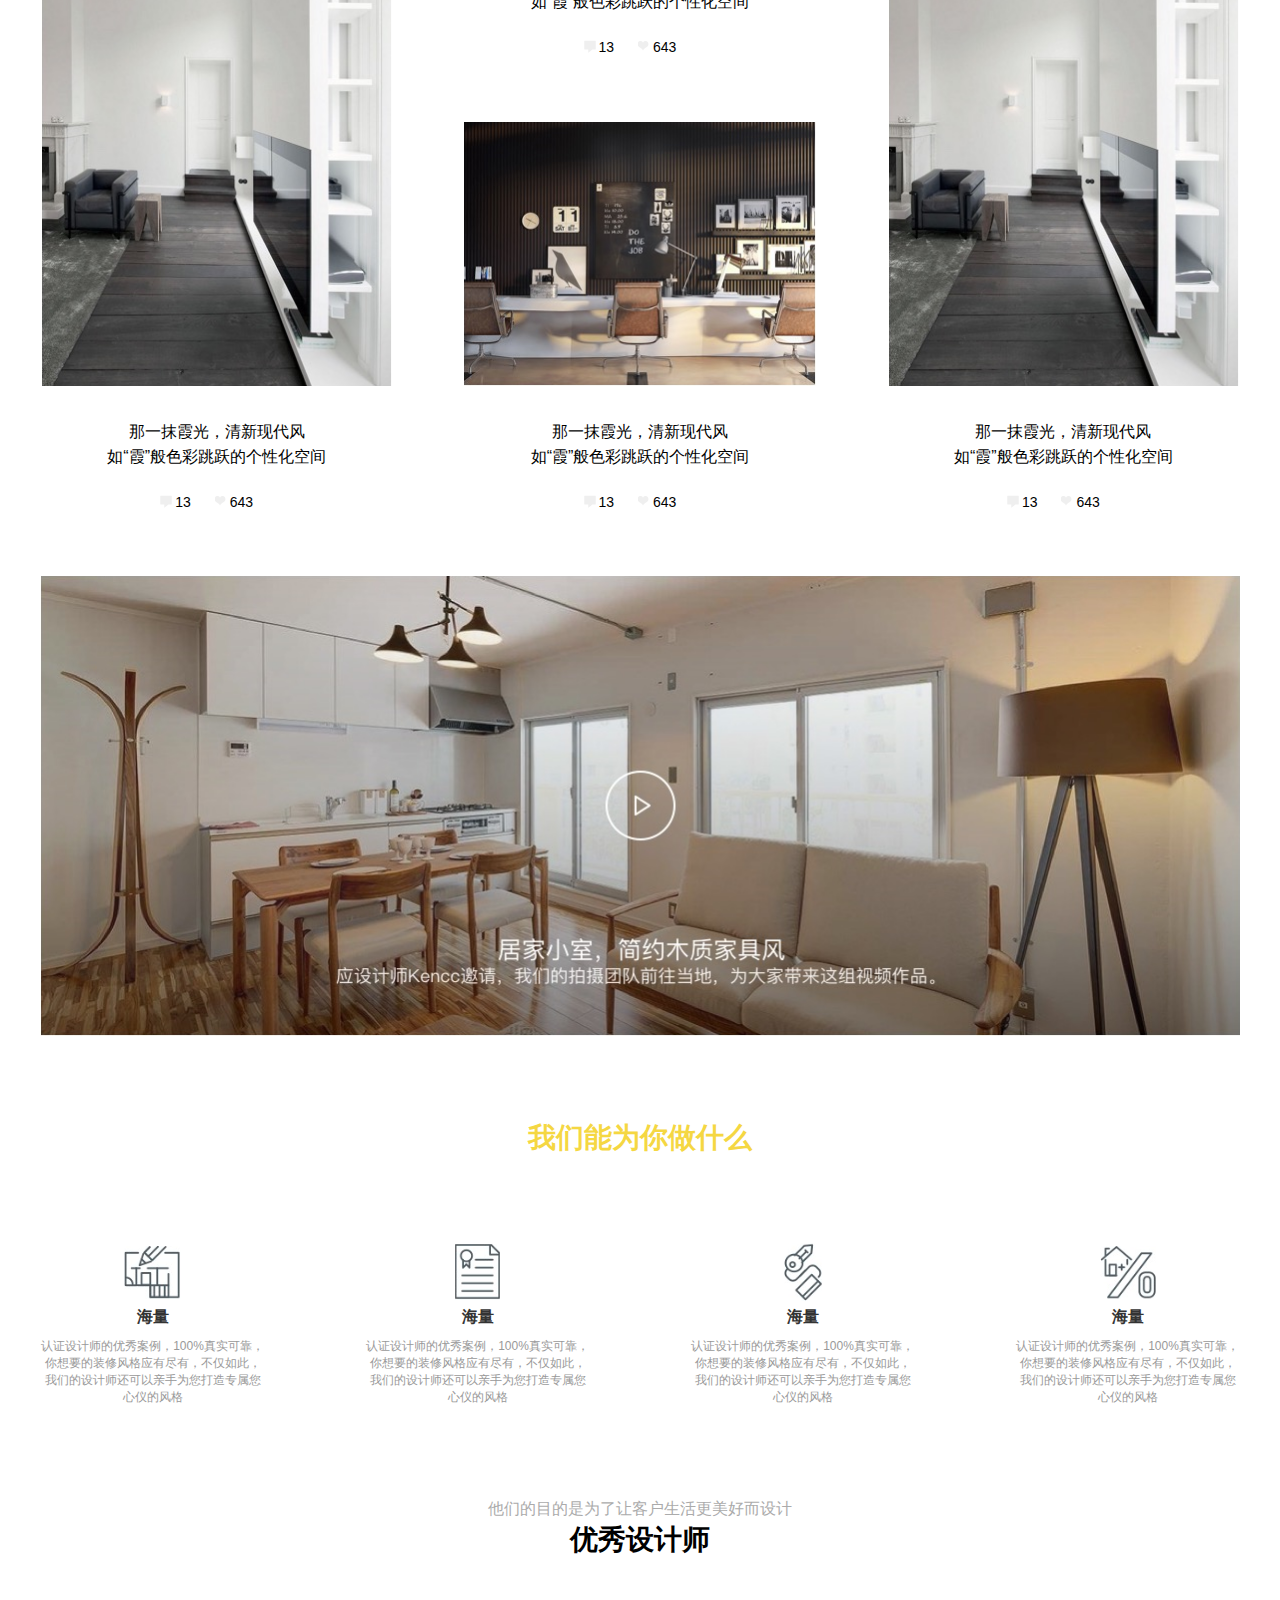
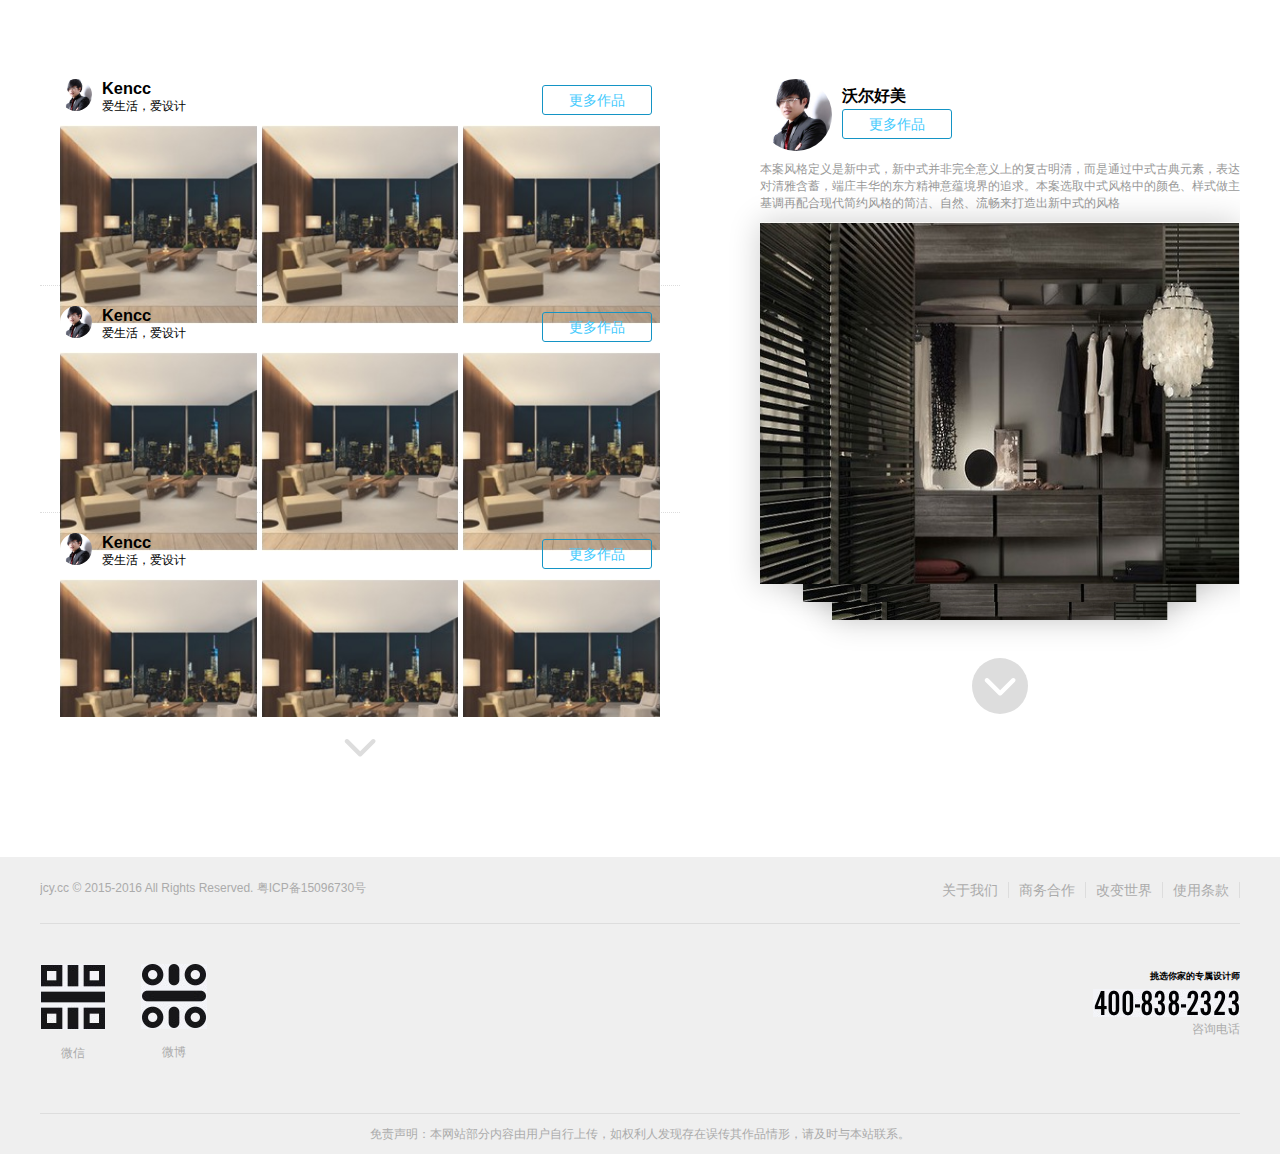
==== commit 88bfe937: "jingxiaofang:修改bug" ====
--- a/index.html
+++ b/index.html
@@ -259,6 +259,7 @@
                     </li>
                   </ul>
                 </div>
+
                 <div class="designer-list clearfix">
                   <div class="designer-pieces clearfix">
                       <div class="designer-img"> <img src="./images/designer-img.jpg"> </div>
@@ -280,6 +281,7 @@
                     </li>
                   </ul>
                 </div>
+
                 <div class="designer-list clearfix">
                   <div class="designer-pieces clearfix">
                       <div class="designer-img"> <img src="./images/designer-img.jpg"> </div>
@@ -300,7 +302,52 @@
                       <a href=""> <img src="./images/works-img0.png"></a>
                     </li>
                   </ul>
-                </div>  
+                </div> 
+
+                <div class="designer-list clearfix">
+                  <div class="designer-pieces clearfix">
+                      <div class="designer-img"> <img src="./images/designer-img.jpg"> </div>
+                      <div class="designer-name">
+                        <h3>Kencc</h3>
+                        <p>爱生活，爱设计</p>
+                      </div>
+                    <span class="msg more-pieces"> <a href="">更多作品</a> </span>
+                  </div>
+                  <ul>
+                    <li>
+                      <a href=""> <img src="./images/works-img0.png"></a>
+                    </li>
+                    <li>
+                      <a href=""> <img src="./images/works-img0.png"></a>
+                    </li>
+                    <li>
+                      <a href=""> <img src="./images/works-img0.png"></a>
+                    </li>
+                  </ul>
+                </div>
+
+                <div class="designer-list clearfix">
+                  <div class="designer-pieces clearfix">
+                      <div class="designer-img"> <img src="./images/designer-img.jpg"> </div>
+                      <div class="designer-name">
+                        <h3>Kencc</h3>
+                        <p>爱生活，爱设计</p>
+                      </div>
+                    <span class="msg more-pieces"> <a href="">更多作品</a> </span>
+                  </div>
+                  <ul>
+                    <li>
+                      <a href=""> <img src="./images/works-img0.png"></a>
+                    </li>
+                    <li>
+                      <a href=""> <img src="./images/works-img0.png"></a>
+                    </li>
+                    <li>
+                      <a href=""> <img src="./images/works-img0.png"></a>
+                    </li>
+                  </ul>
+                </div>
+
               </div>
               <div class="designer-pieces-scroll"></div> 
 
@@ -320,9 +367,15 @@
   	    			<p>本案风格定义是新中式，新中式并非完全意义上的复古明清，而是通过中式古典元素，表达对清雅含蓄，端庄丰华的东方精神意蕴境界的追求。本案选取中式风格中的颜色、样式做主基调再配合现代简约风格的简洁、自然、流畅来打造出新中式的风格</p>
   	    			<div class="designer-carousel">
   	    				<ul>
-  	    					<li class="designer-carousel1"> <a href=""> <img src="./images/right-pieces0.png"> </a> </li>
-  	    					<li class="designer-carousel2"> <a href=""> </a> </li>
-  	    					<li class="designer-carousel3"> <a href=""> </a> </li>
+  	    					<li class="designer-carousel1">
+                     <a href=""> <img src="./images/right-pieces0.png"> </a> 
+                  </li>
+  	    					<li class="designer-carousel2">
+                     <a href=""> <img src="./images/right-pieces0.png"></a>
+                  </li>
+  	    					<li class="designer-carousel3">
+                     <a href=""> <img src="./images/right-pieces0.png"></a> 
+                  </li>
   	    				</ul>
   	    				<div class="designer-carousel-scroll"><i></i></div>
   	    			</div>
--- a/css/global.css
+++ b/css/global.css
@@ -1,6 +1,6 @@
 *{
-	margin: 0px;
-	padding: 0px;
+	margin: 0;
+	padding: 0;
 }
 html {
 	font-size:62.5%;
@@ -14,10 +14,14 @@
 }
 a{
 	text-decoration: none;
+	display:block;
 }
 p{
-	font-size: 12px;
+	font-size: 1.2rem;
 }
+ li{
+ 	list-style: none;
+ }
 .clearfix::before, .clearfix::after{
 	content: "";
 	display: table;
--- a/css/index.css
+++ b/css/index.css
@@ -1,11 +1,3 @@
-
-*{
-	margin: 0px;
-	padding: 0px;
-}
- li{
- 	list-style: none;
- }
 
 @media (max-width: 959px){.topbar,.navbar,.main,.service,.footer-nav,.message{
 	width: 959px;
@@ -31,7 +23,7 @@
 	overflow: hidden;
 }
 }
-@media (min-width: 1200){ .topbar,.navbar,.main,.service,.footer-nav,.message{
+@media (min-width: 1200px){ .topbar,.navbar,.main,.service,.footer-nav,.message{
 	width: 1200px;
 	margin: 0 auto;
 	overflow: hidden;
@@ -41,7 +33,7 @@
 /*header开始*/
 .header{
 	padding: 0 2rem;
-	border-bottom: 1px solid #e5e5e5;
+	border-bottom: 0.1rem solid #e5e5e5;
 }
 /*topbar 开始*/
 /*.topbar{
@@ -61,19 +53,19 @@
 	display: none;
 	position: absolute;
 	width: 28%;
-	padding: 10px;
+	padding: 1rem;
 	border: 1px solid #ddd;
 	z-index: 1999;
 	background: #fff;
 }
 .topbar-location dt i{
 	float: left;
-	width: 16px;
-	height:25px;
-	display: block;
-	margin-top: 7px;
+	width: 1.6;
+	height:2.5rem;
+	display: block;
+	margin-top: 0.7rem;
 	background: url(../images/add0.png) no-repeat ;
-	background-size: 14px;
+	background-size: 1.4rem;
 }
 .topbar-location dt:hover~dd{
 	display: block;
@@ -83,7 +75,7 @@
 }
 .topbar-location dd li a{
 	display: block;
-	padding: 5px 10px;
+	padding: 0.5rem 1rem;
 }
 .topbar-login{
 	float:right;
@@ -131,22 +123,22 @@
 	padding: 0.5rem 1rem;
 	color: #999;
 /*=======
-	padding-left:300px; 
+	padding-left:300px;
 >>>>>>> jingxiaofang:*/
 }
 .nav a {
     display: block;
-    padding: 0 10px;
+    padding: 0 1rem;
     color: #999;
-    line-height: 30px;
-    height: 30px;
+    line-height: 3rem;
+    height: 3rem;
 }
 .nav ul li:first-child a,.nav a:hover{
     color:#FFCF46;
 }
 .nav li{
     float: left;
-} 
+}
 
 .search input{
     border-radius: 0.6rem;
@@ -258,7 +250,7 @@
 	background: #fff;
 	margin-top: -1.5rem;
 	position: absolute;
-	right: 4%;
+	right: 12%;
 	top: 50%;
 	margin-left: -18.2rem;
 }
@@ -365,12 +357,12 @@
     flex: 1;
     width: 25%;
     text-align: center;
-    padding-right: 100px;
+    padding-right: 10rem;
     box-sizing: border-box;
 
 }
 .service ul li:last-child{
-    margin-right: 0;
+    padding-right:0;
 }
 .service ul li i{
 	display: block;
@@ -405,6 +397,8 @@
 
 .designer{
     background: #fff;
+    height: 65.8rem;
+    overflow: hidden;
 }
 .designer-title{
     text-align: center;
@@ -414,39 +408,40 @@
 }
 
 .designer-left{
-	box-sizing: border-box;
+    box-sizing: border-box;
     flex: 1;
     width:60%;
-    margin-right: 100px;
+    margin-right: 8rem;
 }
 
 .designer-list{
-	padding:0px 1rem;
+    height: 22.6rem;
+    padding:0 2rem;
     border-bottom:1px  dotted  #ddd;
 }
-.designer-list:last-child{
+.designer-list:nth-child(3){
     border: none;
 }
 .designer-list ul{
     display: flex;
-    padding: 10px 0px;
+    padding: 1rem 0;
 }
 .designer-list ul li{
     flex: 1;
     list-style: none;
     text-align: center;
     width: 33.33%;
-    padding-right: 5px;
+    padding-right: 0.5rem;
 }
 .designer-list ul li:last-child{
-    padding-right: 0px;
+    padding-right: 0;
 }
 .designer-list ul li img{
     width: 100%;
 }
 .designer-pieces{
-	margin-top:10px; 
-	position: relative;
+    margin-top:2rem;
+    position: relative;
 }
 .designer-img{
 	width: 3.2rem;
@@ -474,7 +469,8 @@
 	width: 6rem;
 	height: 3rem;
 	background: url(../images/bottom-scroll.png) no-repeat 50% 50%;
-  margin: 1.8rem auto;
+  margin: 1.5rem auto;
+    cursor: pointer;
 }
 .designer-pieces-scroll a{
 	display: block;
@@ -488,7 +484,7 @@
 	box-sizing: border-box;
 }
 
-.designerdesigner-right .more-pieces{
+.designer-right .more-pieces{
 	left: 8.2rem;
   top: 3rem;
 }
@@ -504,6 +500,7 @@
 }
 .designer-right p{
     color: #999;
+    margin: 1rem 0;
 }
 .ds-carousel{
 	margin-top: 3rem;
@@ -513,7 +510,6 @@
     position: relative;
 }
 .designer-carousel ul li{
-	list-style: none;
 	position: absolute;
 	text-align: center;
 	overflow: hidden;
@@ -522,6 +518,9 @@
 }
 .designer-carousel ul li a{
     display: block;
+}
+.designer-carousel ul li:first-child img{
+	display: block;
 }
 .designer-carousel1{
   z-index: 999;
@@ -530,29 +529,21 @@
 }
 .designer-carousel2{
   z-index: 998;
-  top:37%;
+  top:35%;
   left: 9%;
   width: 82%;
   height: 70%;
 }
-.designer-carousel2 a img{
-    width: 100%;
-    height: 100%;
-}
 .designer-carousel3{
   z-index: 997;
-  top: 52%;
+  top: 48%;
   left: 15%;
   width: 70%;
   height: 62%;
 }
-.designer-carousel3 a img{
-    width: 100%;
-    height: 100%;
-}
 .designer-carousel-scroll{
-  width: 6.6rem;
-  height: 6.6rem;
+  width: 5.6rem;
+  height: 5.6rem;
   border-radius: 50%;
   background: #ddd;
   margin: 0 auto;
@@ -563,8 +554,8 @@
 }
 .designer-carousel-scroll i{
 	display: block;
-	width: 6.6rem;
-  height: 6.6rem;
+	width: 5.6rem;
+  height: 5.6rem;
 	background: url(../images/bottom-scroll0.png) no-repeat 50% 50%;
 }
 
@@ -573,7 +564,7 @@
 }
 }
 @media (min-width: 960px){.designer-carousel ul,.designer-carousel1{
-    height: 31.6rem;
+    height: 33.4rem;
 }
 }
 @media (min-width: 1000px){ .designer-carousel ul,.designer-carousel1{
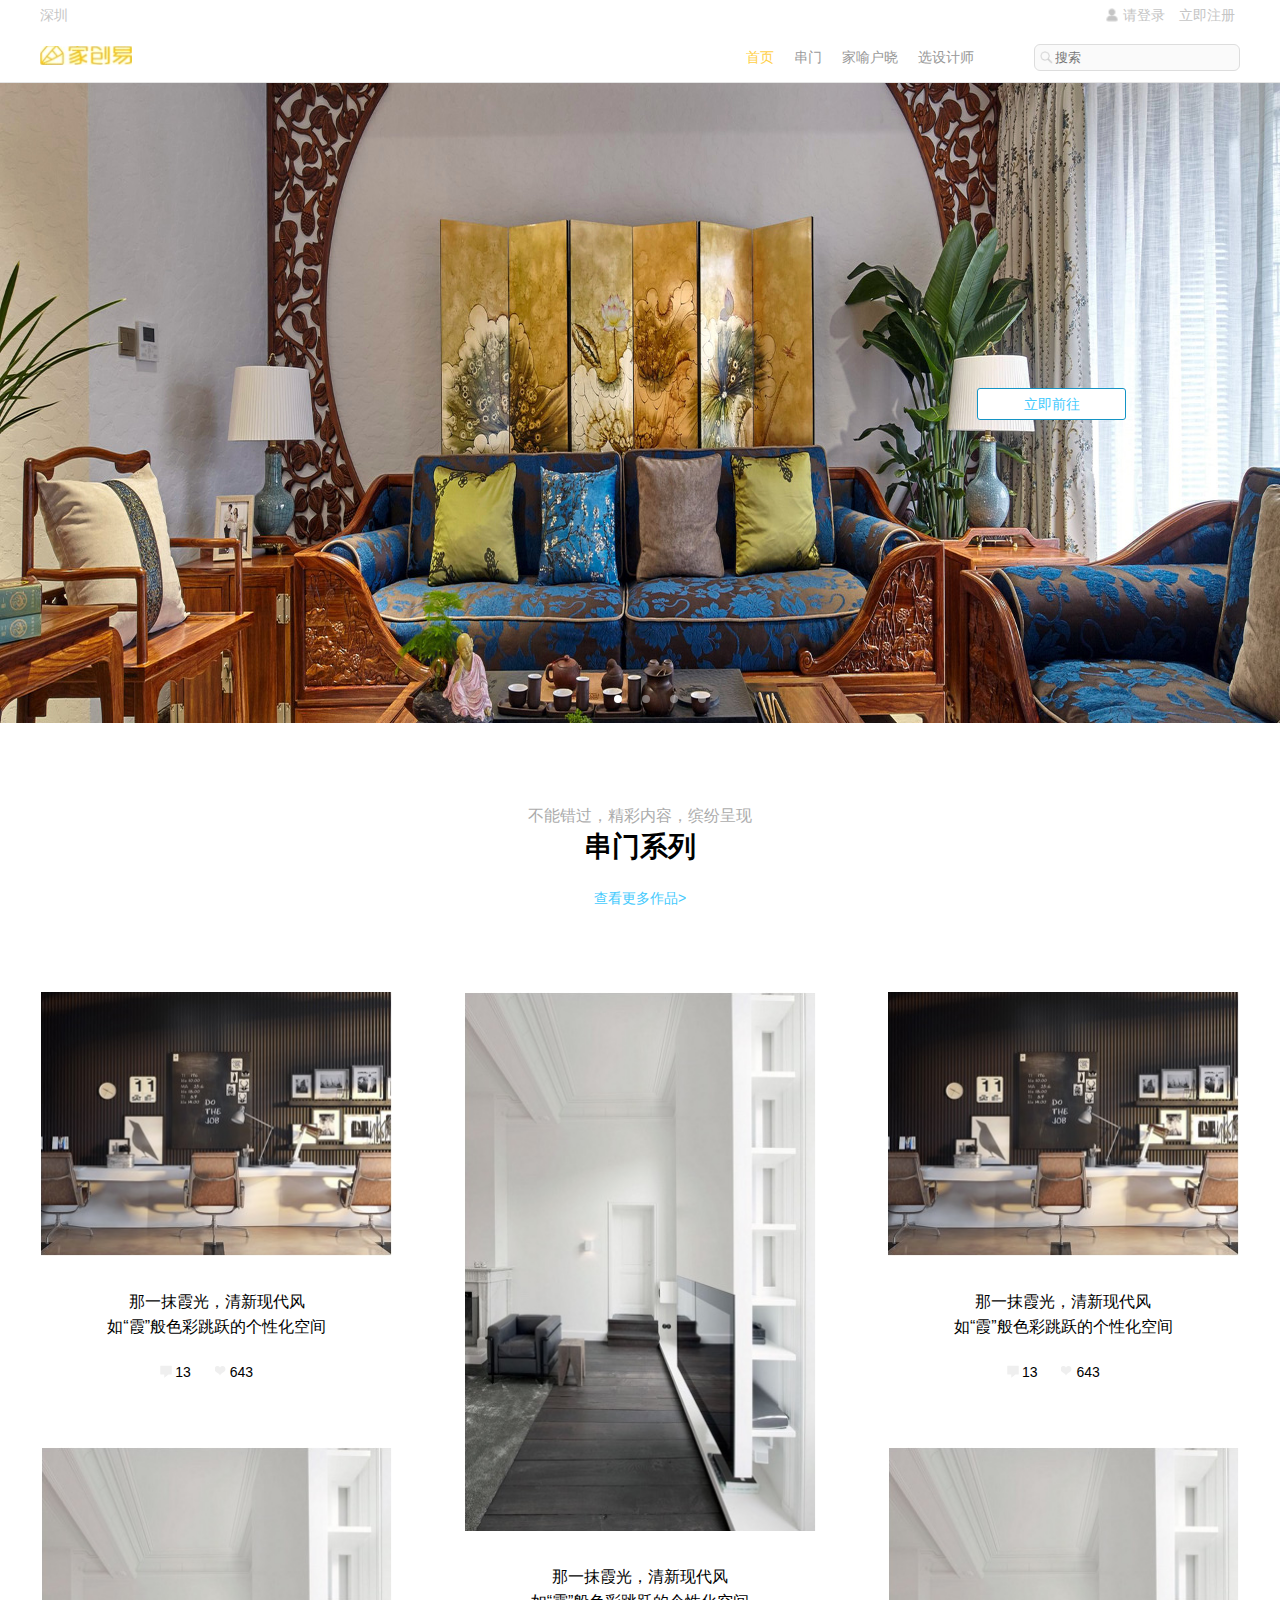
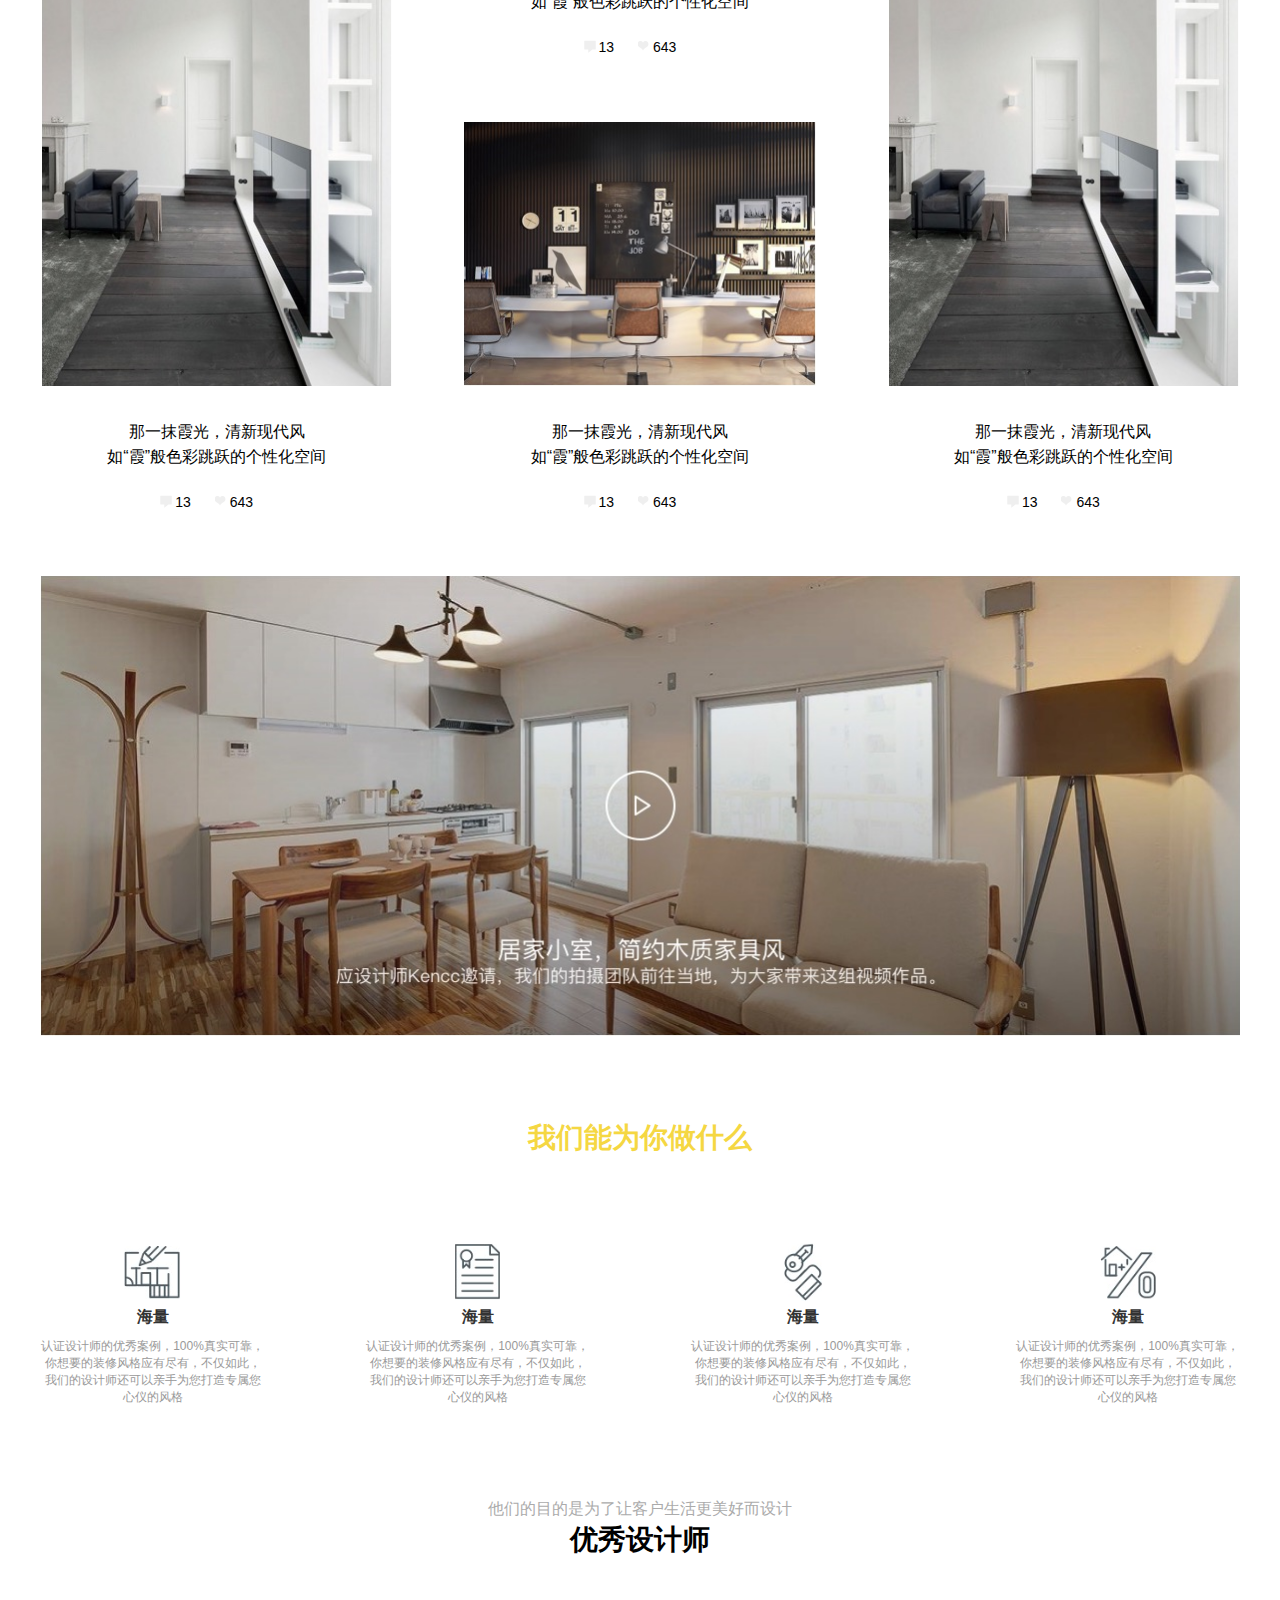
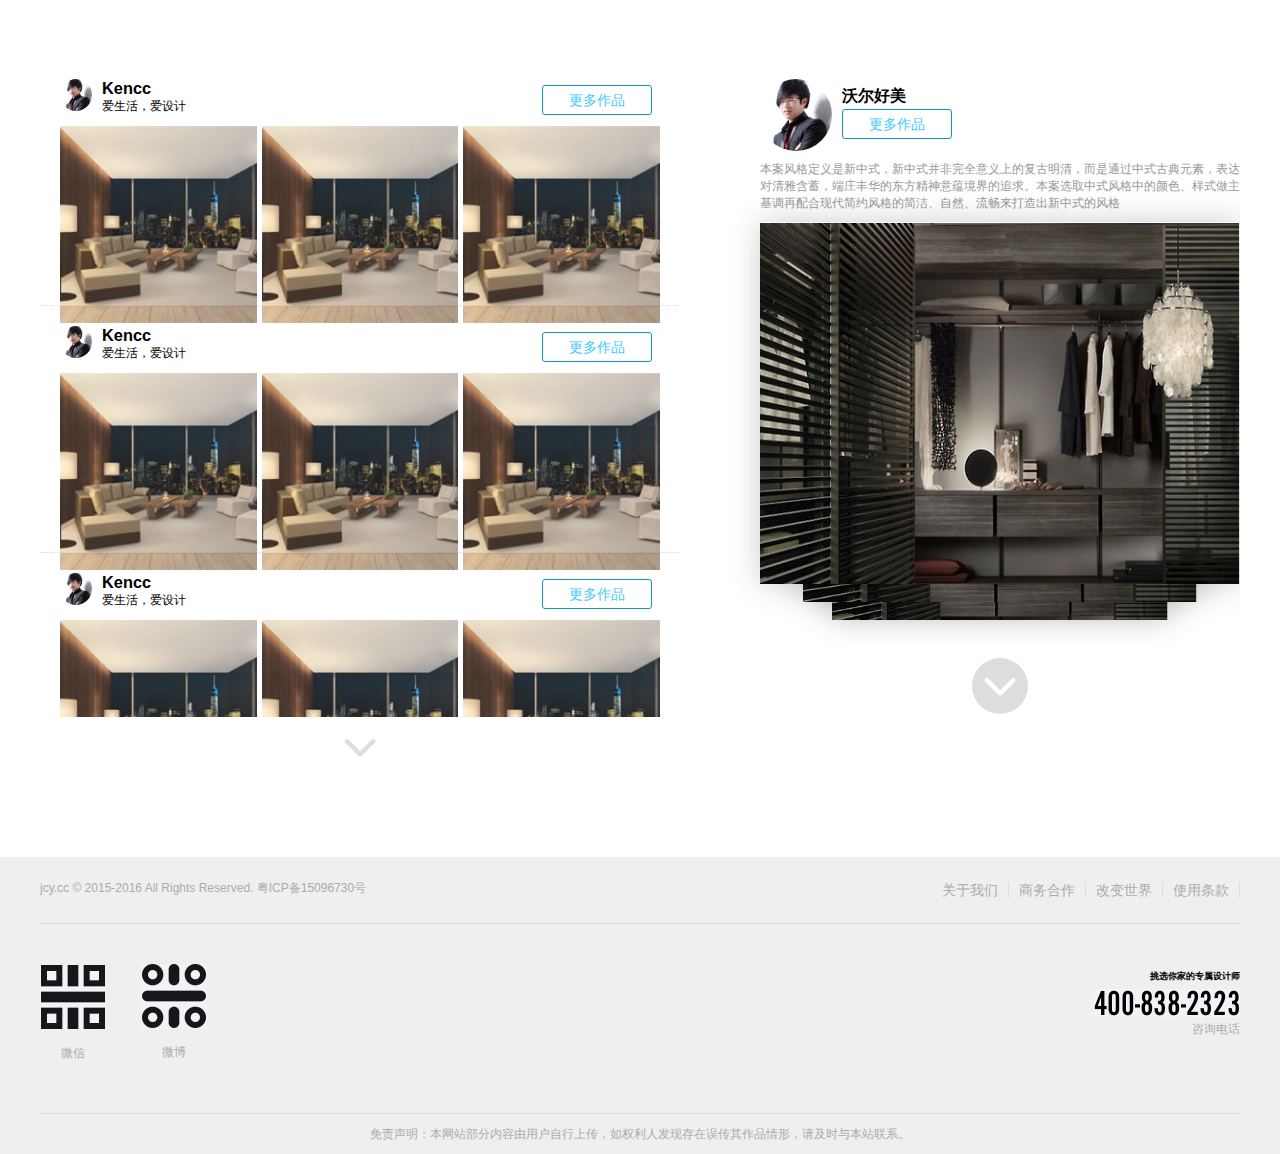
==== commit 1ba53e59: "jingxiaofang：解决冲突" ====
--- a/index.html
+++ b/index.html
@@ -238,7 +238,7 @@
              <!-- designer-left开始 -->
             <div class="designer-left">
               <div class="designer">
-                <div class="designer-list clearfix">
+                <div class="designer-list">
                   <div class="designer-pieces clearfix">
                       <div class="designer-img"> <img src="./images/designer-img.jpg"> </div>
                       <div class="designer-name">
@@ -260,7 +260,7 @@
                   </ul>
                 </div>
 
-                <div class="designer-list clearfix">
+                <div class="designer-list">
                   <div class="designer-pieces clearfix">
                       <div class="designer-img"> <img src="./images/designer-img.jpg"> </div>
                       <div class="designer-name">
@@ -282,7 +282,7 @@
                   </ul>
                 </div>
 
-                <div class="designer-list clearfix">
+                <div class="designer-list">
                   <div class="designer-pieces clearfix">
                       <div class="designer-img"> <img src="./images/designer-img.jpg"> </div>
                       <div class="designer-name">
@@ -304,7 +304,7 @@
                   </ul>
                 </div> 
 
-                <div class="designer-list clearfix">
+                <div class="designer-list">
                   <div class="designer-pieces clearfix">
                       <div class="designer-img"> <img src="./images/designer-img.jpg"> </div>
                       <div class="designer-name">
@@ -326,7 +326,7 @@
                   </ul>
                 </div>
 
-                <div class="designer-list clearfix">
+                <div class="designer-list">
                   <div class="designer-pieces clearfix">
                       <div class="designer-img"> <img src="./images/designer-img.jpg"> </div>
                       <div class="designer-name">
